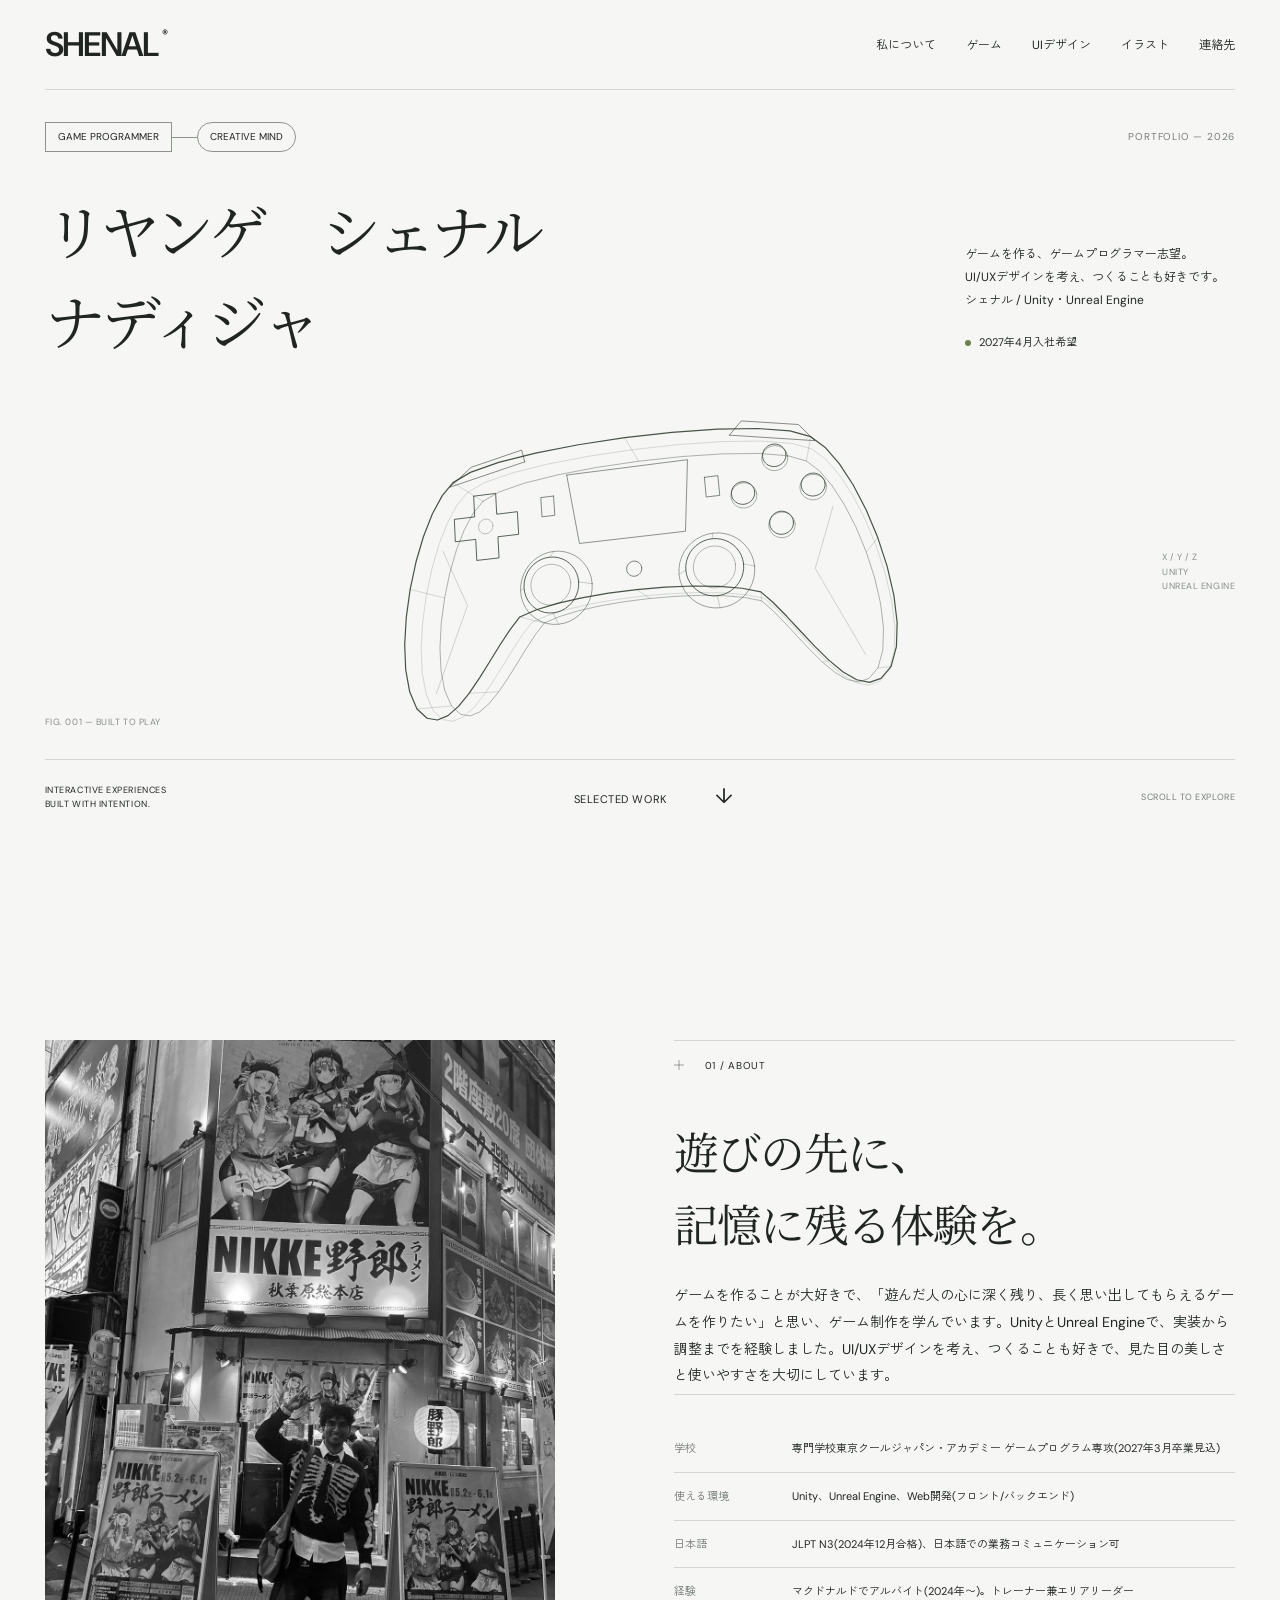
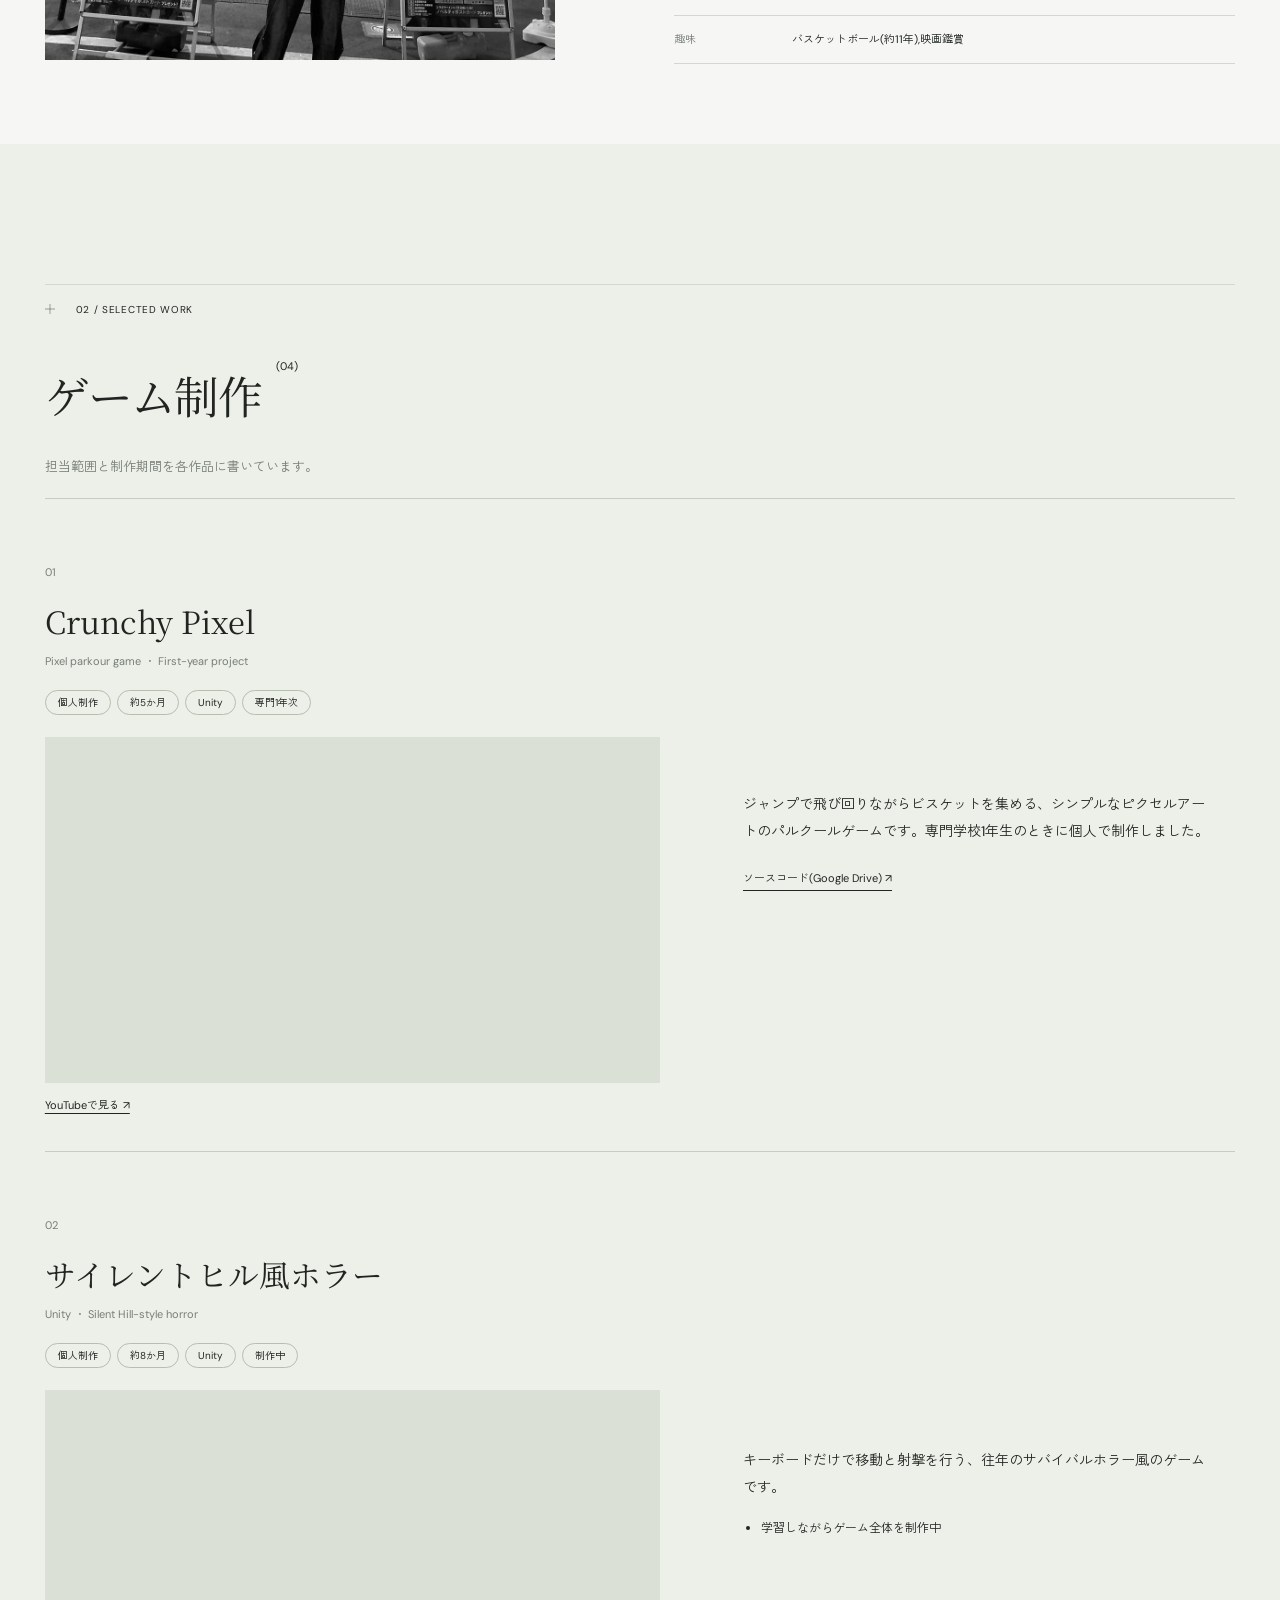
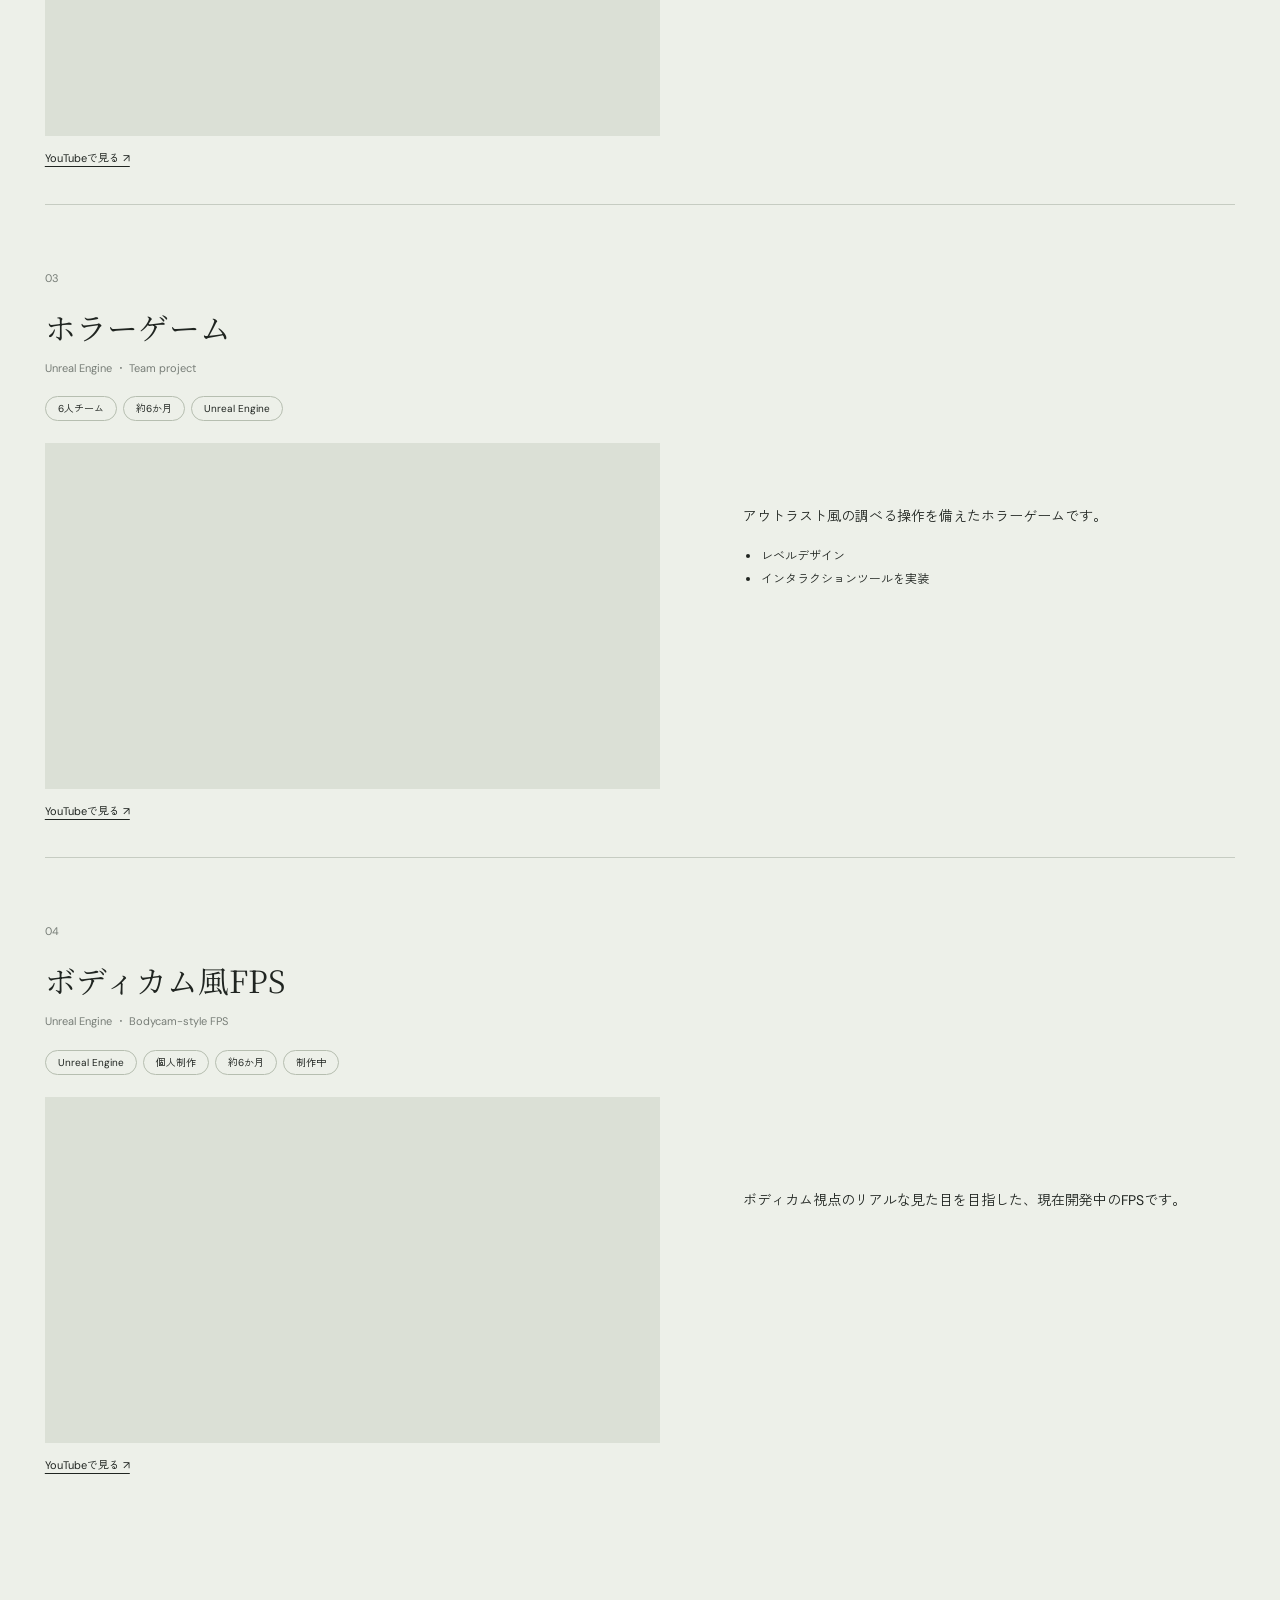
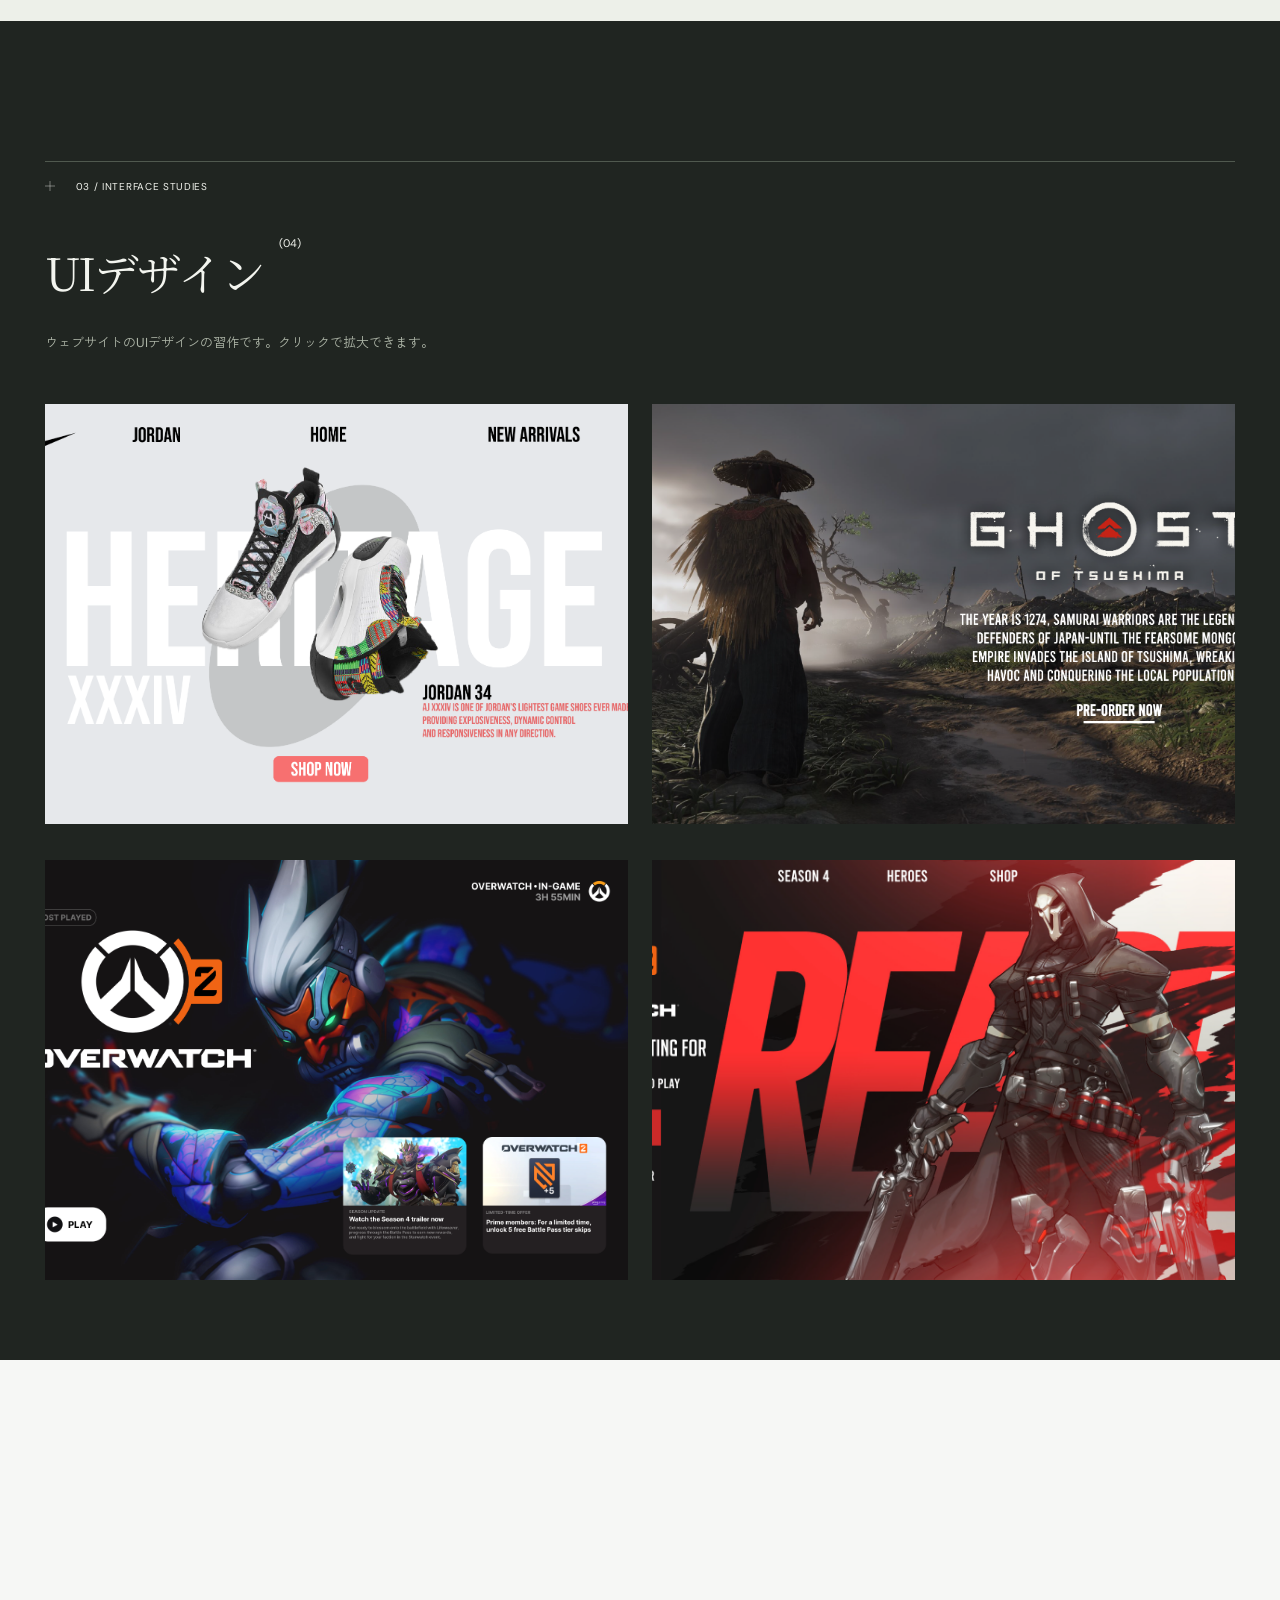
==== website/public/index.html @ 6d98b03c "portfolio redesigned" ====
<!DOCTYPE html>
<html lang="ja">
<head>
  <meta charset="UTF-8">
  <meta name="viewport" content="width=device-width, initial-scale=1">
  <meta name="referrer" content="strict-origin-when-cross-origin">
  <title>シェナル | ゲームプログラマー ポートフォリオ</title>
  <meta name="theme-color" content="#f6f7f5">
  <meta name="description" content="ホラーゲームを作るゲームプログラマー、シェナルのポートフォリオ。Unity / Unreal Engine。2027年卒。">
  <link rel="preconnect" href="https://fonts.googleapis.com">
  <link rel="preconnect" href="https://fonts.gstatic.com" crossorigin>
  <link href="https://fonts.googleapis.com/css2?family=DM+Sans:wght@400;500;600;700&family=Noto+Serif+JP:wght@400;500&family=Zen+Kaku+Gothic+New:wght@400;700&display=swap" rel="stylesheet">
  <link rel="stylesheet" href="styles.css">
</head>
<body>

<a class="skip-link" href="#games">作品へスキップ</a><nav class="site-nav" aria-label="メインナビゲーション">
  <a class="brand" href="#top" aria-label="シェナル トップ">SHENAL<span>®</span></a><button class="menu-toggle" aria-expanded="false" aria-controls="nav-links" aria-label="メニューを開く"><span></span><span></span></button>
  <ul id="nav-links">
    <li><a href="#about">私について</a></li>
    <li><a href="#games">ゲーム</a></li>
    <li><a href="#ui">UIデザイン</a></li>
    <li><a href="#art">イラスト</a></li>
    <li><a href="#contact">連絡先</a></li>
  </ul>
</nav>

<header class="hero" id="top">
  <div class="hero-topline"><span class="outline-label">GAME PROGRAMMER</span><span class="label-connector"></span><span class="outline-label rounded">CREATIVE MIND</span><span class="edition">PORTFOLIO — 2026</span></div>
  <div class="hero-inner">
    <h1>リヤンゲ　シェナル<br>ナディジャ</h1>
    <div class="hero-description"><p>ゲームを作る、ゲームプログラマー志望。<br>UI/UXデザインを考え、つくることも好きです。<br>シェナル / Unity・Unreal Engine</p><span class="availability"><i></i> 2027年4月入社希望</span></div>
  </div>
  <div class="hero-object" aria-hidden="true"><canvas id="wireframe"></canvas><span class="object-caption">FIG. 001 — BUILT TO PLAY</span><span class="object-coordinates">X / Y / Z<br>UNITY<br>UNREAL ENGINE</span></div>
  <div class="hero-bottom"><span>INTERACTIVE EXPERIENCES<br>BUILT WITH INTENTION.</span><a href="#games">SELECTED WORK <span>↓</span></a><span class="hero-index">SCROLL TO EXPLORE</span></div>
</header>

<main>
  <section id="about">
    <div class="wrap about">
      <img src="Images/Sable%20ward.jpg" alt="シェナルのプロフィールイラスト" loading="lazy">
      <div>
        <div class="section-label">01 / ABOUT</div><h2>遊びの先に、<br>記憶に残る体験を。</h2>
        <p>ゲームを作ることが大好きで、「遊んだ人の心に深く残り、長く思い出してもらえるゲームを作りたい」と思い、ゲーム制作を学んでいます。UnityとUnreal Engineで、実装から調整までを経験しました。UI/UXデザインを考え、つくることも好きで、見た目の美しさと使いやすさを大切にしています。</p>
        <ul class="facts">
          <li><b>学校</b><span>専門学校東京クールジャパン・アカデミー ゲームプログラム専攻(2027年3月卒業見込)</span></li>
          <li><b>使える環境</b><span>Unity、Unreal Engine、Web開発(フロント/バックエンド)</span></li>
          <li><b>日本語</b><span>JLPT N3(2024年12月合格)、日本語での業務コミュニケーション可</span></li>
          <li><b>経験</b><span>マクドナルドでアルバイト(2024年〜)。トレーナー兼エリアリーダー</span></li>
          <li><b>趣味</b><span>バスケットボール(約11年),映画鑑賞</span></li>
        </ul>
      </div>
    </div>
  </section>

  <section id="games">
    <div class="wrap">
      <div class="section-label">02 / SELECTED WORK</div><h2>ゲーム制作<span class="heading-count">(04)</span></h2>
      <p class="lead">担当範囲と制作期間を各作品に書いています。</p>

      <article class="project">
        <div>
          <h3>Crunchy Pixel</h3>
          <p class="en">Pixel parkour game ・ First-year project</p>
          <ul class="tags"><li>個人制作</li><li>約5か月</li><li>Unity</li><li>専門1年次</li></ul>
          <iframe referrerpolicy="strict-origin-when-cross-origin" loading="lazy" width="560" height="315" src="https://www.youtube.com/embed/nHdQ7H2ZnU0" title="Crunchy Pixel プレイ動画" frameborder="0"
                  allow="accelerometer; autoplay; clipboard-write; encrypted-media; gyroscope; picture-in-picture; web-share" allowfullscreen>
          </iframe>
          <p class="video-fallback"><a href="https://www.youtube.com/watch?v=nHdQ7H2ZnU0" target="_blank" rel="noopener">YouTubeで見る ↗</a></p>
        </div>
        <div>
          <p>ジャンプで飛び回りながらビスケットを集める、シンプルなピクセルアートのパルクールゲームです。専門学校1年生のときに個人で制作しました。</p>
          <p class="links"><a href="https://drive.google.com/file/d/1g9Wl9PhRGreyvILxTFx9pR-hTib2Ls4m/view?usp=sharing" target="_blank" rel="noopener">ソースコード(Google Drive)</a></p>
        </div>
      </article>

      <article class="project">
        <div>
          <h3>サイレントヒル風ホラー</h3>
          <p class="en">Unity ・ Silent Hill-style horror</p>
          <ul class="tags"><li>個人制作</li><li>約8か月</li><li>Unity</li><li>制作中</li></ul>
       <iframe referrerpolicy="strict-origin-when-cross-origin" loading="lazy" width="560" height="315" src="https://www.youtube.com/embed/3X-1d06Ikg0" title="ゲームのプレイ動画" frameborder="0" 
                  allow="accelerometer; autoplay; clipboard-write; encrypted-media; gyroscope; picture-in-picture; web-share" allowfullscreen>
          </iframe>
          <p class="video-fallback"><a href="https://www.youtube.com/watch?v=3X-1d06Ikg0" target="_blank" rel="noopener">YouTubeで見る ↗</a></p>
        </div>
        <div>
          <p>キーボードだけで移動と射撃を行う、往年のサバイバルホラー風のゲームです。</p>
          <ul class="did"><li>学習しながらゲーム全体を制作中</li></ul>
        </div>
      </article>

      <article class="project">
        <div>
          <h3>ホラーゲーム</h3>
          <p class="en">Unreal Engine ・ Team project</p>
          <ul class="tags"><li>6人チーム</li><li>約6か月</li><li>Unreal Engine</li></ul>
          <iframe referrerpolicy="strict-origin-when-cross-origin" loading="lazy" width="560" height="315" src="https://www.youtube.com/embed/2fUYO802Cfs" title="ゲームのプレイ動画" frameborder="0" 
                  allow="accelerometer; autoplay; clipboard-write; encrypted-media; gyroscope; picture-in-picture; web-share" allowfullscreen>
          </iframe>
          <p class="video-fallback"><a href="https://www.youtube.com/watch?v=2fUYO802Cfs" target="_blank" rel="noopener">YouTubeで見る ↗</a></p>
        </div>
        <div>
          <p>アウトラスト風の調べる操作を備えたホラーゲームです。</p>
          <ul class="did"><li>レベルデザイン</li><li>インタラクションツールを実装</li></ul>
        </div>
      </article>

      <article class="project">
        <div>
          <h3>ボディカム風FPS</h3>
          <p class="en">Unreal Engine ・ Bodycam-style FPS</p>
          <ul class="tags"><li>Unreal Engine</li><li>個人制作</li><li>約6か月</li><li>制作中</li></ul>
          <iframe referrerpolicy="strict-origin-when-cross-origin" loading="lazy" width="560" height="315" src="https://www.youtube.com/embed/GnZ0wgow0Og" title="ゲームのプレイ動画" frameborder="0" 
                  allow="accelerometer; autoplay; clipboard-write; encrypted-media; gyroscope; picture-in-picture; web-share" allowfullscreen>
          </iframe>
          <p class="video-fallback"><a href="https://www.youtube.com/watch?v=GnZ0wgow0Og" target="_blank" rel="noopener">YouTubeで見る ↗</a></p>
        </div>
        <div>
          <p>ボディカム視点のリアルな見た目を目指した、現在開発中のFPSです。</p>
        </div>
      </article>

    </div>
  </section>

  <section id="ui" class="dark">
    <div class="wrap">
      <div class="section-label">03 / INTERFACE STUDIES</div><h2>UIデザイン<span class="heading-count">(04)</span></h2>
      <p class="lead">ウェブサイトのUIデザインの習作です。クリックで拡大できます。</p>
      <div class="gallery">
        <img src="Images/jordan_pe-01.png" alt="UIデザイン:ジョーダン" loading="lazy">
        <img src="Images/Ghost_of_Tsushima_Website-01.png" alt="UIデザイン:Ghost of Tsushima" loading="lazy">
        <img src="Images/Home_Page.png" alt="UIデザイン:ホームページ" loading="lazy">
        <img src="Images/Overwatch_1-01-01.png" alt="UIデザイン:Overwatch" loading="lazy">
      </div>
    </div>
  </section>

  <section id="art">
    <div class="wrap">
      <div class="section-label">04 / PERSONAL EXPLORATIONS</div><h2>イラスト<span class="heading-count">(11)</span></h2>
      <p class="lead">趣味で描いているイラストです。クリックで拡大できます。</p>
      <div class="gallery">
        <img src="Images/KANEKI-SAMURAI%20TRASH-01.png" alt="イラスト:金木" loading="lazy">
        <img src="Images/IMG_20200521_000451.jpg" alt="イラスト" loading="lazy">
        <img src="Images/IMG_20200924_153545.jpg" alt="イラスト" loading="lazy">
        <img src="Images/IMG_20201222_123707.jpg" alt="イラスト" loading="lazy">
        <img src="Images/IMG_20210424_155821_336.jpg" alt="イラスト" loading="lazy">
        <img src="Images/IMG_20211126_235408__01.jpg" alt="イラスト" loading="lazy">
        <img src="Images/IMG_20230426_142358.jpg" alt="イラスト" loading="lazy">
        <img src="Images/IMG_20230526_193747.jpg" alt="イラスト" loading="lazy">
        <img src="Images/IMG_20230526_195045.jpg" alt="イラスト" loading="lazy">
        <img src="Images/IMG_20200521_000734.jpg" alt="イラスト" loading="lazy">
        <img src="Images/IMG_20211126_235614__01.jpg" alt="イラスト" loading="lazy">
      </div>
    </div>
  </section>
</main>

<footer class="site-footer" id="contact">
  <div class="wrap">
    <div class="section-label">05 / CONTACT</div><h2>次の世界を、<br>一緒につくりませんか。</h2>
    <p class="lead">2027年4月入社のゲームプログラマー職を探しています。</p>
    <a class="mail" href="mailto:shenjp2002@gmail.com">shenjp2002@gmail.com</a><br>
    <a href="https://github.com/shen222" target="_blank" rel="noopener">GitHub ↗</a><div class="footer-bottom"><span>© SHENAL 2026</span><a href="#top">BACK TO TOP ↑</a><span>DESIGN / CODE / PLAY</span></div>
  </div>
</footer>

<dialog id="zoom" aria-label="作品の拡大表示"><button class="close-zoom" aria-label="拡大表示を閉じる">CLOSE ×</button><img alt=""></dialog>
<script src="script.js"></script>
</body>
</html>
---- website/public/styles.css ----
:root{--paper:#f6f7f5;--ink:#202521;--muted:#777d77;--line:#d3d7d0}
*{box-sizing:border-box;margin:0}html{scroll-behavior:smooth;scroll-padding-top:90px;-webkit-text-size-adjust:100%}body{background:var(--paper);color:var(--ink);font:15px/1.9 "DM Sans","Zen Kaku Gothic New",sans-serif}a{color:inherit;text-decoration:none}button{font:inherit;color:inherit;cursor:pointer}img,iframe{max-width:100%}::selection{background:#d7edb5}:focus-visible{outline:2px solid #57803d;outline-offset:5px}.skip-link{position:fixed;top:-80px;left:20px;z-index:100;background:var(--ink);color:white;padding:12px}.skip-link:focus{top:10px}
.site-nav{position:absolute;top:0;left:0;right:0;height:90px;display:flex;align-items:center;justify-content:space-between;margin:0 3.5%;border-bottom:1px solid var(--line);z-index:20}.brand{font-size:34px;font-weight:600;letter-spacing:-2px;line-height:1}.brand span{font-size:12px;vertical-align:top;letter-spacing:0;margin-left:5px}.site-nav ul{display:flex;gap:30px;list-style:none;padding:0}.site-nav ul a{font-size:12px}.site-nav ul a:hover{color:#6c8258}.menu-toggle{width:36px;height:36px;border:1px solid var(--line);background:transparent;display:none;align-items:center;justify-content:center;flex-direction:column;gap:6px}.menu-toggle span{width:16px;height:1px;background:var(--ink)}
.hero{padding:122px 3.5% 0;min-height:100svh;position:relative;overflow:hidden}.hero-topline{display:flex;align-items:center;font-size:10px;line-height:1.4}.outline-label{border:1px solid #8d958b;padding:7px 12px}.rounded{border-radius:30px}.label-connector{width:25px;height:1px;background:#8d958b}.edition{margin-left:auto;color:var(--muted);letter-spacing:.08em}.hero-inner{padding-top:32px;display:grid;grid-template-columns:1fr 270px;gap:30px;align-items:end}.hero h1{font:400 clamp(36px,4.7vw,76px)/1.5 "Noto Serif JP",serif;letter-spacing:-.07em}.hero-description{font-size:12px;line-height:1.9;padding-bottom:12px}.availability{display:block;margin-top:20px;font-size:11px}.availability i{display:inline-block;width:6px;height:6px;background:#68834d;border-radius:50%;margin-right:5px}.hero-object{height:clamp(300px,43vh,550px);position:relative;margin-top:8px}canvas{display:block;width:100%;height:100%}.object-caption,.object-coordinates{position:absolute;font-size:9px;letter-spacing:.06em;color:#878d85}.object-caption{bottom:28px;left:0}.object-coordinates{right:0;top:46%;line-height:1.6}.hero-bottom{border-top:1px solid var(--line);display:flex;align-items:center;justify-content:space-between;padding:20px 0 22px;font-size:9px;line-height:1.6;letter-spacing:.06em}.hero-bottom a{font-size:11px}.hero-bottom a span{margin-left:45px;font-size:21px}.hero-index{color:var(--muted)}
section{padding:110px 0}.wrap{width:93%;max-width:1600px;margin:auto}.section-label{font-size:10px;letter-spacing:.07em;border-top:1px solid var(--line);padding-top:15px;margin-bottom:40px}.section-label:before{content:"┼";margin-right:20px}h2{font:400 clamp(30px,3.5vw,52px)/1.6 "Noto Serif JP",serif;letter-spacing:-.04em;margin-bottom:24px}.heading-count{font:11px "DM Sans",sans-serif;vertical-align:top;letter-spacing:0;margin-left:15px}h3{font:400 clamp(22px,2.4vw,36px)/1.45 "Noto Serif JP",serif}.lead{font-size:13px;color:var(--muted);margin-bottom:48px}.about{display:grid;grid-template-columns:1fr 1.1fr;gap:10%;align-items:start}.about>img{width:100%;height:620px;object-fit:cover;filter:grayscale(1);object-position:center}.about>div>p{max-width:56ch;font-size:14px}.facts{list-style:none;padding:0;margin-top:35px;border-top:1px solid var(--line)}.facts li{display:grid;grid-template-columns:100px 1fr;gap:18px;padding:13px 0;border-bottom:1px solid var(--line);font-size:11px}.facts b{font-weight:400;color:var(--muted)}#games{background:#edf0e9}.project{display:grid;grid-template-columns:1.25fr 1fr;gap:7%;padding:36px 0 65px;border-top:1px solid #c6ccc2;position:relative;counter-increment:project}.project h3:before{content:"0" counter(project);font:11px "DM Sans",sans-serif;display:block;margin-bottom:20px;color:var(--muted)}.project .en{font-size:11px;color:var(--muted);margin-top:8px}.tags{display:flex;flex-wrap:wrap;gap:6px;list-style:none;padding:0;margin:18px 0 22px}.tags li{font-size:10px;border:1px solid #b6beb0;border-radius:20px;padding:2px 12px}.project iframe{width:100%;height:auto;aspect-ratio:16/9;display:block;border:0;background:#dbe0d6;filter:saturate(.7)}.project>div+div{align-self:center;font-size:14px;max-width:47ch}.links{margin-top:24px;font-size:11px}.links a{border-bottom:1px solid;padding-bottom:5px}.links a:after{content:" ↗"}.did{padding-left:18px;margin-top:16px;font-size:12px}.gallery{display:grid;grid-template-columns:repeat(2,minmax(0,1fr));gap:36px 24px}.gallery img{display:block;width:100%;height:420px;object-fit:cover;object-position:top;cursor:zoom-in;transition:filter .3s,transform .3s}.gallery img:hover{filter:saturate(.8);transform:translateY(-4px)}#ui{background:var(--ink);color:#f3f5ef}#ui .section-label{border-color:#50594f}#ui .lead{color:#aeb6a8}
#art .gallery{display:block;columns:4 240px;column-gap:20px}
#art .gallery img{width:100%;height:auto;max-height:none;object-fit:contain;display:block;margin-bottom:20px;break-inside:avoid;border-radius:14px;filter:none;transition:filter .2s,box-shadow .2s}
#art .gallery img:hover{transform:none;filter:brightness(.92);box-shadow:0 8px 24px #2025211a}
.site-footer{padding:70px 0 0;background:#dce8cc}.site-footer h2{font-size:clamp(35px,5.5vw,80px);margin:45px 0 25px}.site-footer .lead{margin-bottom:24px;color:#59624f}.site-footer .mail{font-size:clamp(19px,3.3vw,48px);letter-spacing:-.04em;border-bottom:1px solid #8c9b7b;padding-bottom:8px;display:inline-block}.site-footer a[href*="github"]{display:inline-block;font-size:12px;margin:32px 0}.footer-bottom{display:flex;justify-content:space-between;padding:24px 0;border-top:1px solid #b3c2a3;font-size:9px;letter-spacing:.08em}dialog{margin:auto;max-width:94vw;max-height:94svh;padding:38px 0 0;border:0;background:transparent;overflow:visible}dialog::backdrop{background:#0a100cf2}dialog img{display:block;max-width:90vw;max-height:84svh;object-fit:contain}.close-zoom{position:absolute;right:0;top:0;background:none;border:0;color:white;font-size:11px;padding:6px 0}
@media(min-width:1700px){.hero{max-width:1800px;margin:auto}}
@media(max-width:900px){.hero-inner{grid-template-columns:1fr 210px}.hero h1{font-size:43px}.site-nav ul{gap:18px}.about{gap:6%}.about>img{height:540px}.gallery img{height:300px}}
@media(max-width:640px){.site-nav{height:75px;margin:0 5%}.brand{font-size:28px}.menu-toggle{display:flex}.site-nav ul{display:none;position:absolute;top:74px;left:-5.6%;right:-5.6%;padding:25px 5%;background:var(--paper);border-bottom:1px solid var(--line)}.site-nav.is-open ul{display:flex;flex-direction:column;gap:18px}.site-nav ul a{font-size:15px}.hero{padding:101px 5% 0;min-height:100svh}.edition{font-size:8px}.outline-label{font-size:8px;padding:6px 9px}.label-connector{width:15px}.hero-inner{display:block;padding-top:28px}.hero h1{font-size:clamp(29px,7.9vw,46px);line-height:1.6}.hero-description{margin-top:22px;font-size:11px;display:flex;justify-content:space-between;gap:12px}.availability{margin-top:0;font-size:9px;align-self:end}.hero-object{height:330px}.object-caption{font-size:8px;bottom:16px}.object-coordinates{font-size:8px}.hero-bottom{font-size:8px}.hero-index{display:none}.hero-bottom a span{margin-left:18px}.wrap{width:90%}section{padding:65px 0}.section-label{margin-bottom:26px}.about,.project{grid-template-columns:1fr}.about{gap:36px}.about>img{height:420px;max-width:100%}.about h2{font-size:32px}.project{gap:26px;padding-bottom:42px}.project>div+div{max-width:none;font-size:13px}.gallery{gap:22px;grid-template-columns:1fr}.gallery img{height:auto;max-height:600px}#art .gallery{columns:2;column-gap:12px}#art .gallery img{height:auto;max-height:none;margin-bottom:12px;border-radius:10px}.footer-bottom{font-size:8px}.footer-bottom>span:last-child{display:none}.site-footer h2{font-size:34px}.site-footer{padding-top:45px}}
@media(prefers-reduced-motion:reduce){html{scroll-behavior:auto}*,*::before,*::after{transition:none!important}}

.video-fallback{margin-top:12px;font-size:11px}
.video-fallback a{display:inline-block;text-decoration:underline;text-underline-offset:4px}
.video-preview{display:block;position:relative;aspect-ratio:16/9;background:#202521;overflow:hidden}
.video-preview img{display:block;width:100%;height:100%;object-fit:cover}
.video-preview span{position:absolute;left:50%;top:50%;transform:translate(-50%,-50%);padding:12px 20px;background:#202521e6;color:white;white-space:nowrap;font-size:13px}
.video-preview:hover span{background:#202521}
.project iframe{min-height:200px;filter:none}

/* Independent translate preserves the gallery's existing hover transforms. */
.scroll-reveal{
  opacity:1;
  translate:0 0;
  transition:opacity 800ms cubic-bezier(.22,1,.36,1) var(--reveal-delay,0ms),
    translate 800ms cubic-bezier(.22,1,.36,1) var(--reveal-delay,0ms),
    filter 200ms,box-shadow 200ms,transform 300ms;
}
.scroll-reveal.reveal-pending{
  opacity:0;
  translate:0 30px;
}
#art .gallery img.scroll-reveal,
#ui .gallery img.scroll-reveal{
  transition:opacity 850ms cubic-bezier(.22,1,.36,1) var(--reveal-delay,0ms),
    translate 850ms cubic-bezier(.22,1,.36,1) var(--reveal-delay,0ms),
    filter 200ms,box-shadow 200ms,transform 300ms;
}
@media(prefers-reduced-motion:reduce){
  .scroll-reveal,.scroll-reveal.reveal-pending{opacity:1;translate:none;transition:none!important}
}
@media print{
  .scroll-reveal,.scroll-reveal.reveal-pending{opacity:1;translate:none;transition:none!important}
}
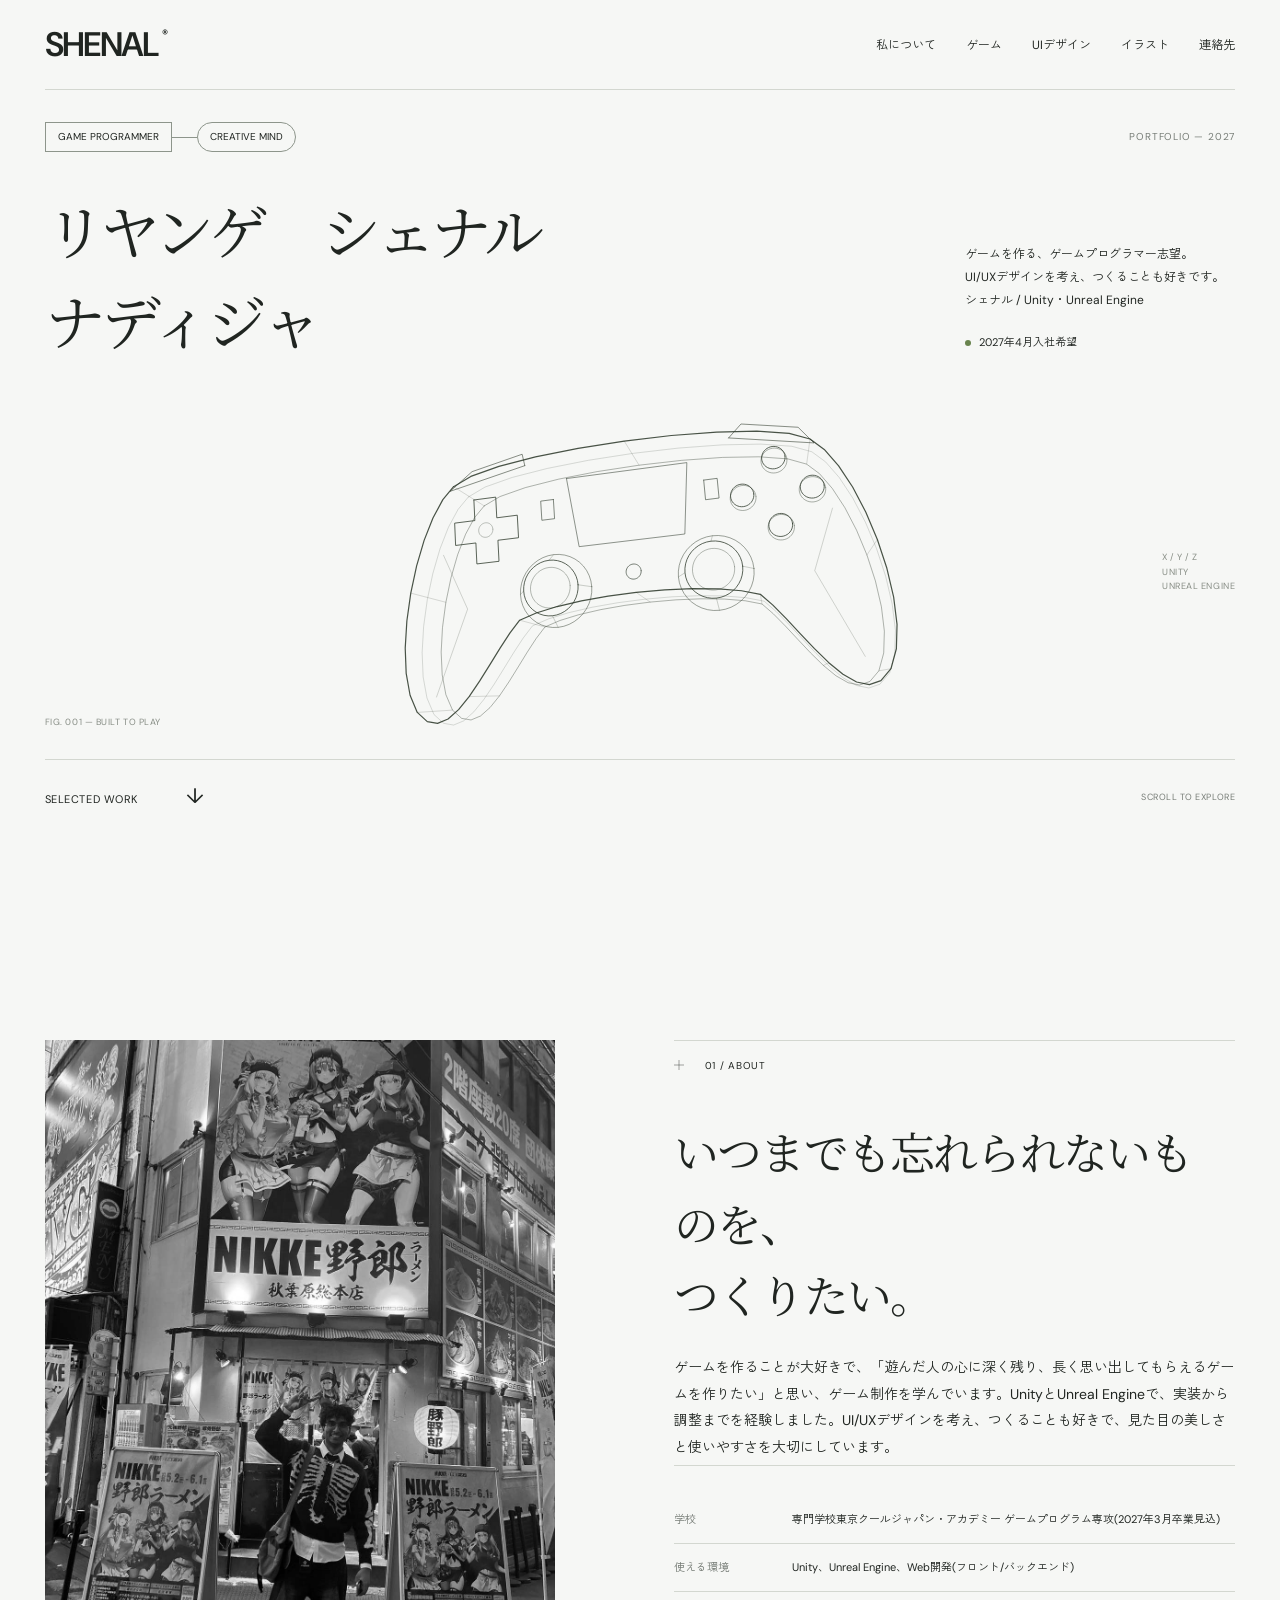
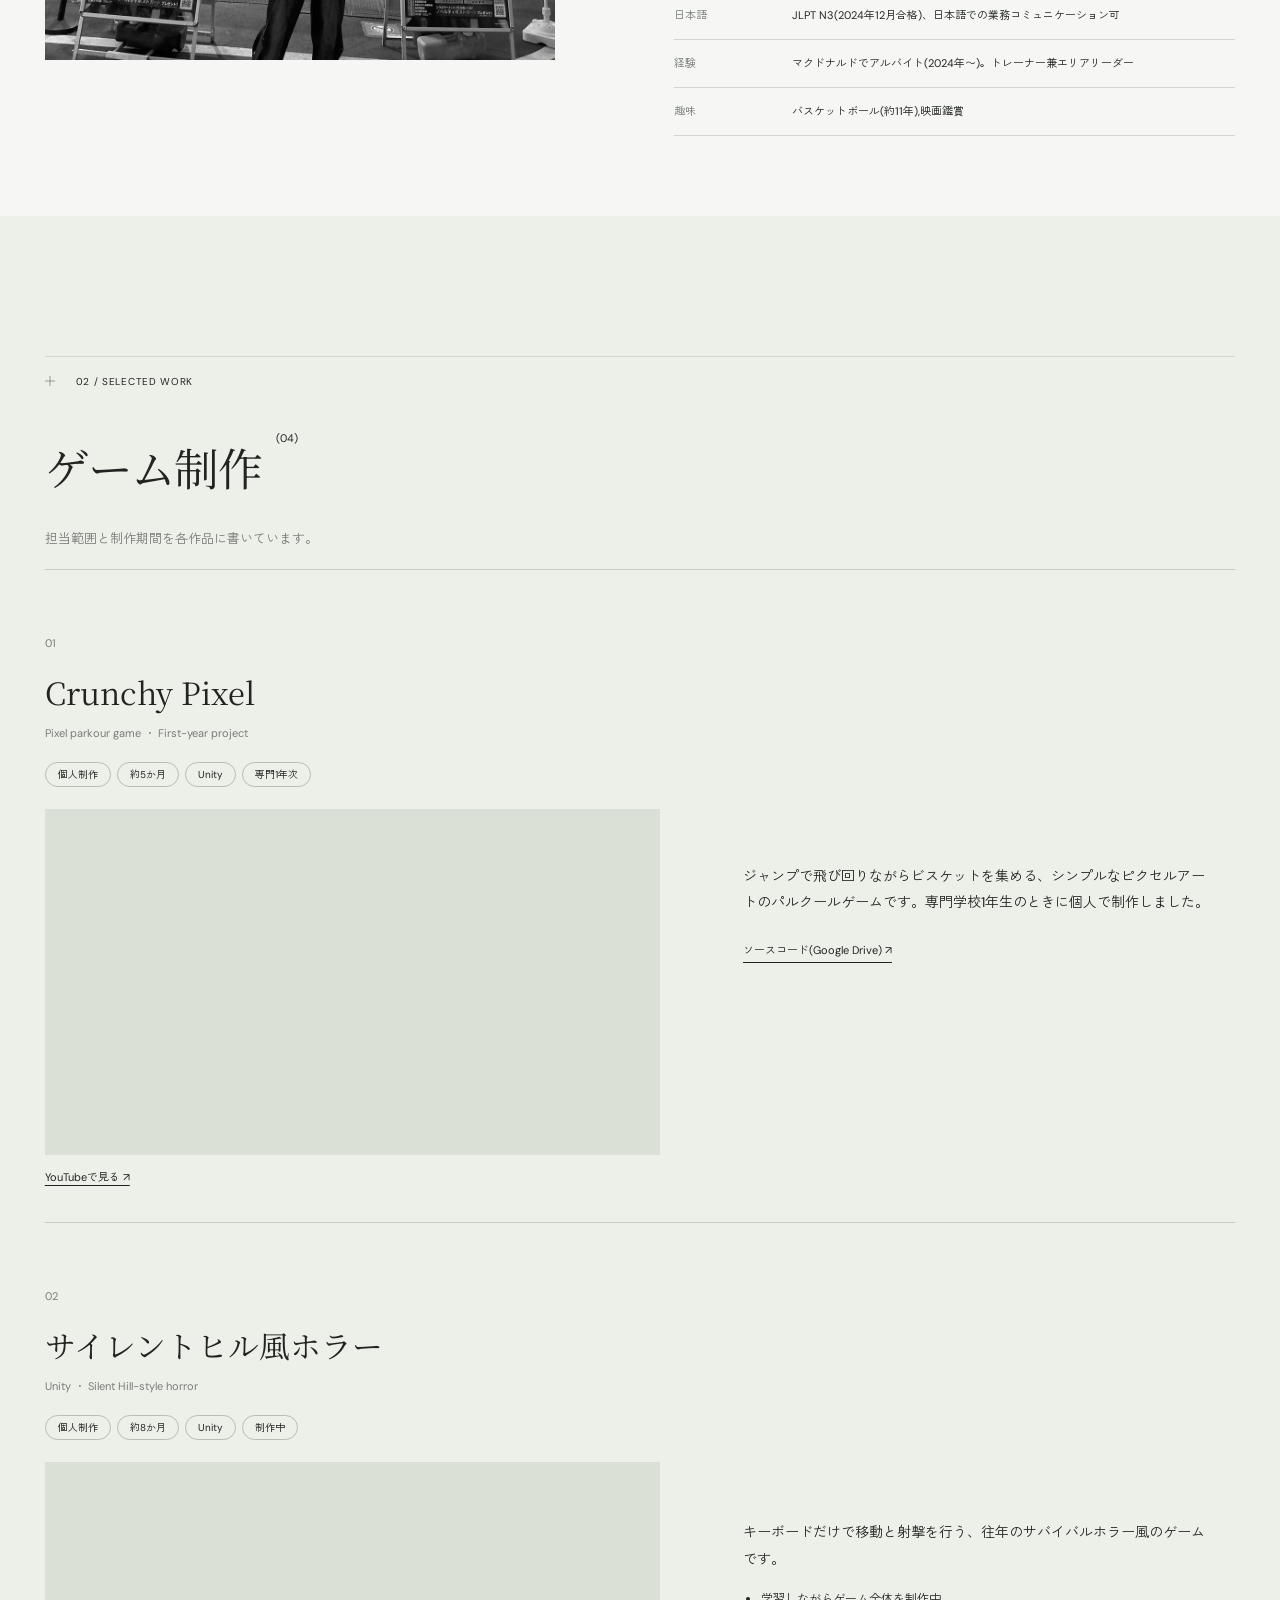
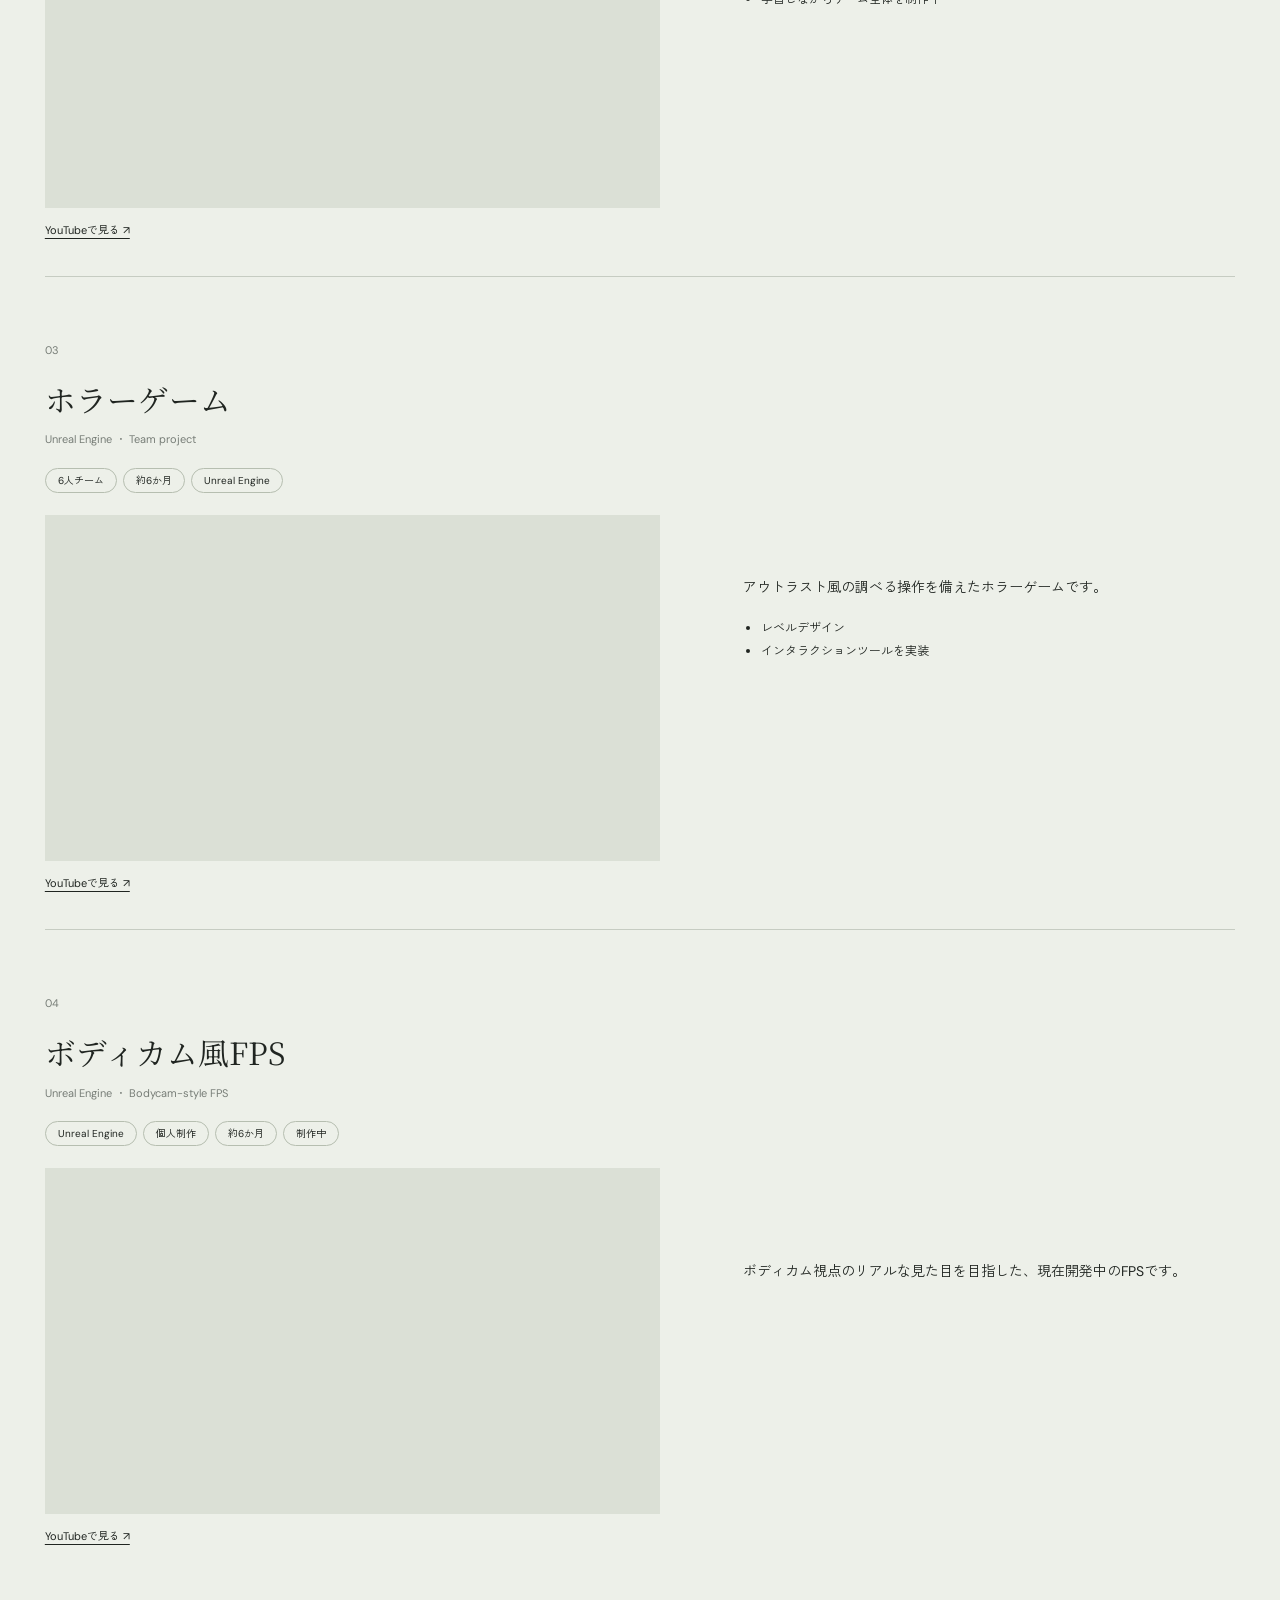
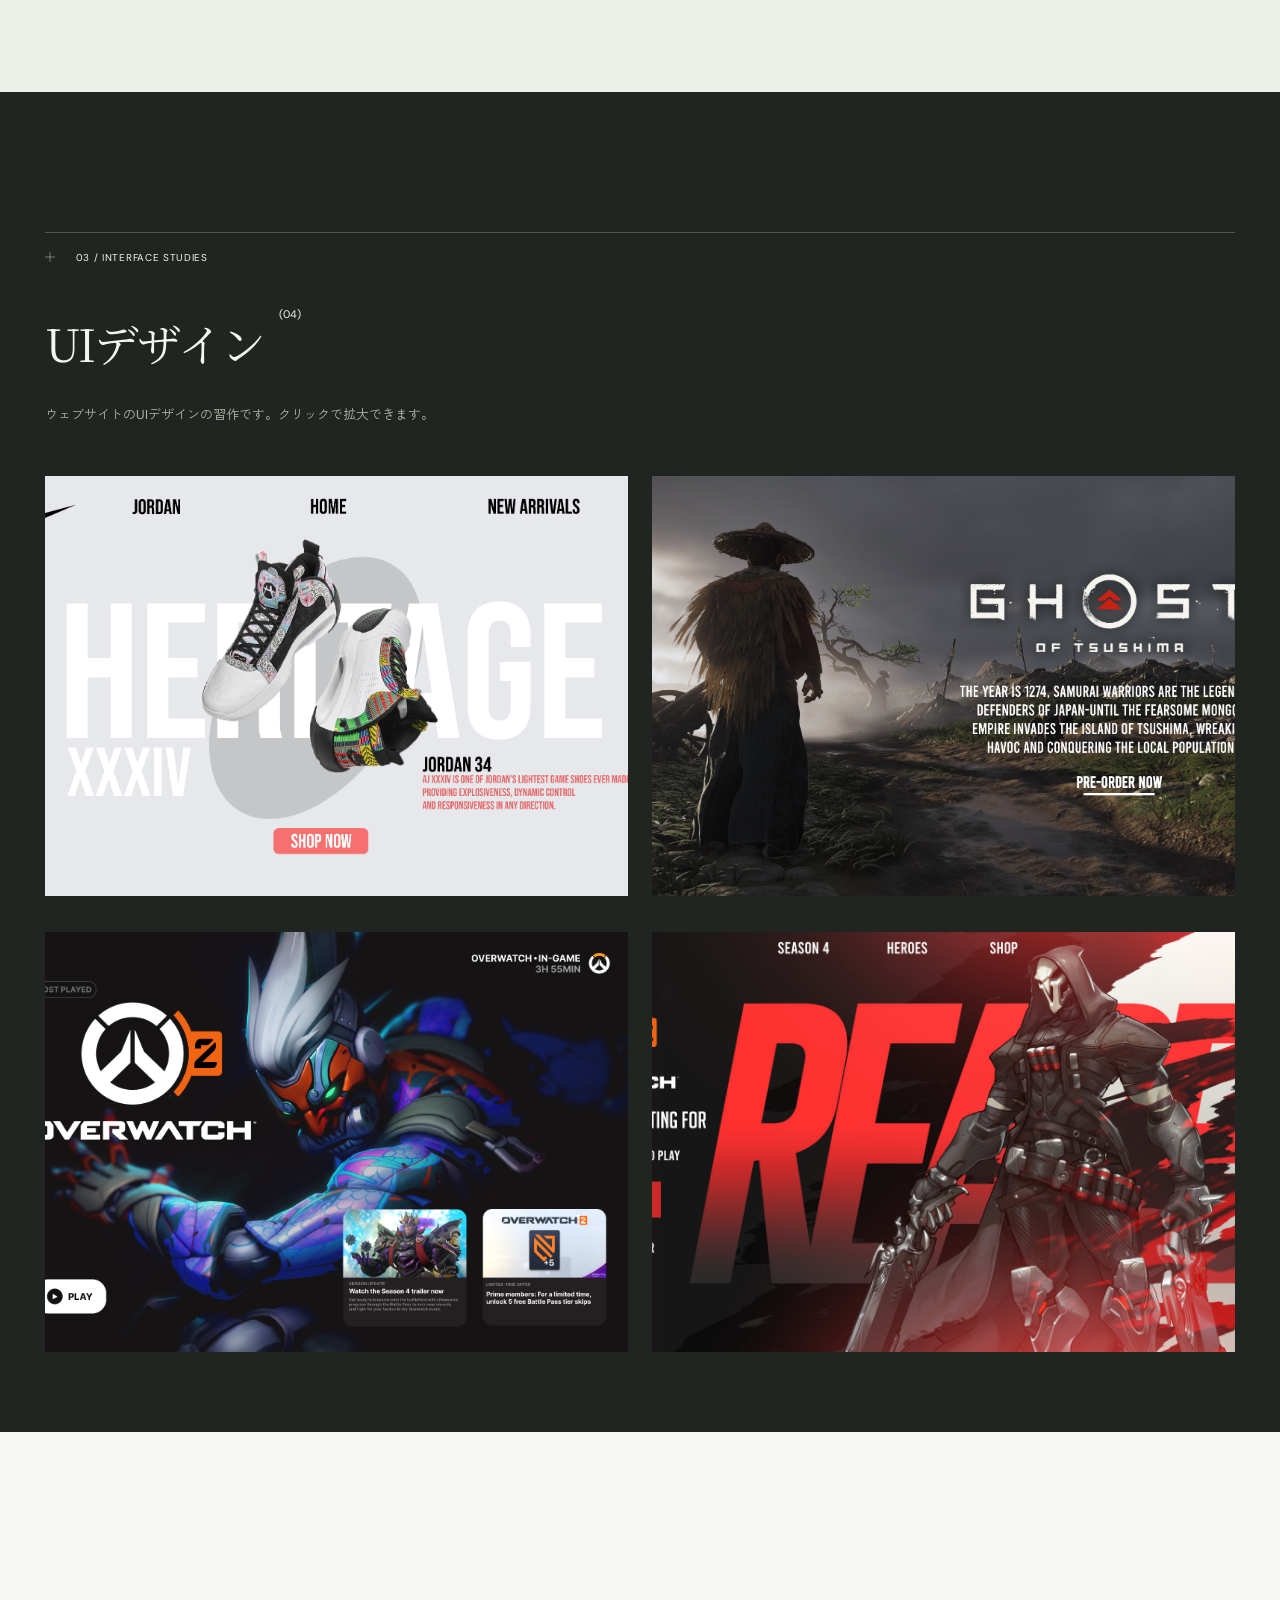
==== commit 0751c9ef: "small fixes" ====
--- a/website/public/index.html
+++ b/website/public/index.html
@@ -26,13 +26,13 @@
 </nav>
 
 <header class="hero" id="top">
-  <div class="hero-topline"><span class="outline-label">GAME PROGRAMMER</span><span class="label-connector"></span><span class="outline-label rounded">CREATIVE MIND</span><span class="edition">PORTFOLIO — 2026</span></div>
+  <div class="hero-topline"><span class="outline-label">GAME PROGRAMMER</span><span class="label-connector"></span><span class="outline-label rounded">CREATIVE MIND</span><span class="edition">PORTFOLIO — 2027</span></div>
   <div class="hero-inner">
     <h1>リヤンゲ　シェナル<br>ナディジャ</h1>
     <div class="hero-description"><p>ゲームを作る、ゲームプログラマー志望。<br>UI/UXデザインを考え、つくることも好きです。<br>シェナル / Unity・Unreal Engine</p><span class="availability"><i></i> 2027年4月入社希望</span></div>
   </div>
   <div class="hero-object" aria-hidden="true"><canvas id="wireframe"></canvas><span class="object-caption">FIG. 001 — BUILT TO PLAY</span><span class="object-coordinates">X / Y / Z<br>UNITY<br>UNREAL ENGINE</span></div>
-  <div class="hero-bottom"><span>INTERACTIVE EXPERIENCES<br>BUILT WITH INTENTION.</span><a href="#games">SELECTED WORK <span>↓</span></a><span class="hero-index">SCROLL TO EXPLORE</span></div>
+  <div class="hero-bottom"><a href="#games">SELECTED WORK <span>↓</span></a><span class="hero-index">SCROLL TO EXPLORE</span></div>
 </header>
 
 <main>
@@ -40,7 +40,7 @@
     <div class="wrap about">
       <img src="Images/Sable%20ward.jpg" alt="シェナルのプロフィールイラスト" loading="lazy">
       <div>
-        <div class="section-label">01 / ABOUT</div><h2>遊びの先に、<br>記憶に残る体験を。</h2>
+        <div class="section-label">01 / ABOUT</div><h2>いつまでも忘れられないものを、<br>つくりたい。</h2>
         <p>ゲームを作ることが大好きで、「遊んだ人の心に深く残り、長く思い出してもらえるゲームを作りたい」と思い、ゲーム制作を学んでいます。UnityとUnreal Engineで、実装から調整までを経験しました。UI/UXデザインを考え、つくることも好きで、見た目の美しさと使いやすさを大切にしています。</p>
         <ul class="facts">
           <li><b>学校</b><span>専門学校東京クールジャパン・アカデミー ゲームプログラム専攻(2027年3月卒業見込)</span></li>
@@ -161,7 +161,7 @@
 <footer class="site-footer" id="contact">
   <div class="wrap">
     <div class="section-label">05 / CONTACT</div><h2>次の世界を、<br>一緒につくりませんか。</h2>
-    <p class="lead">2027年4月入社のゲームプログラマー職を探しています。</p>
+    <p class="lead">2027年4月入社のゲームプログラマー職・IT職を探しています。</p>
     <a class="mail" href="mailto:shenjp2002@gmail.com">shenjp2002@gmail.com</a><br>
     <a href="https://github.com/shen222" target="_blank" rel="noopener">GitHub ↗</a><div class="footer-bottom"><span>© SHENAL 2026</span><a href="#top">BACK TO TOP ↑</a><span>DESIGN / CODE / PLAY</span></div>
   </div>
@@ -181,3 +181,4 @@
 
 
 
+
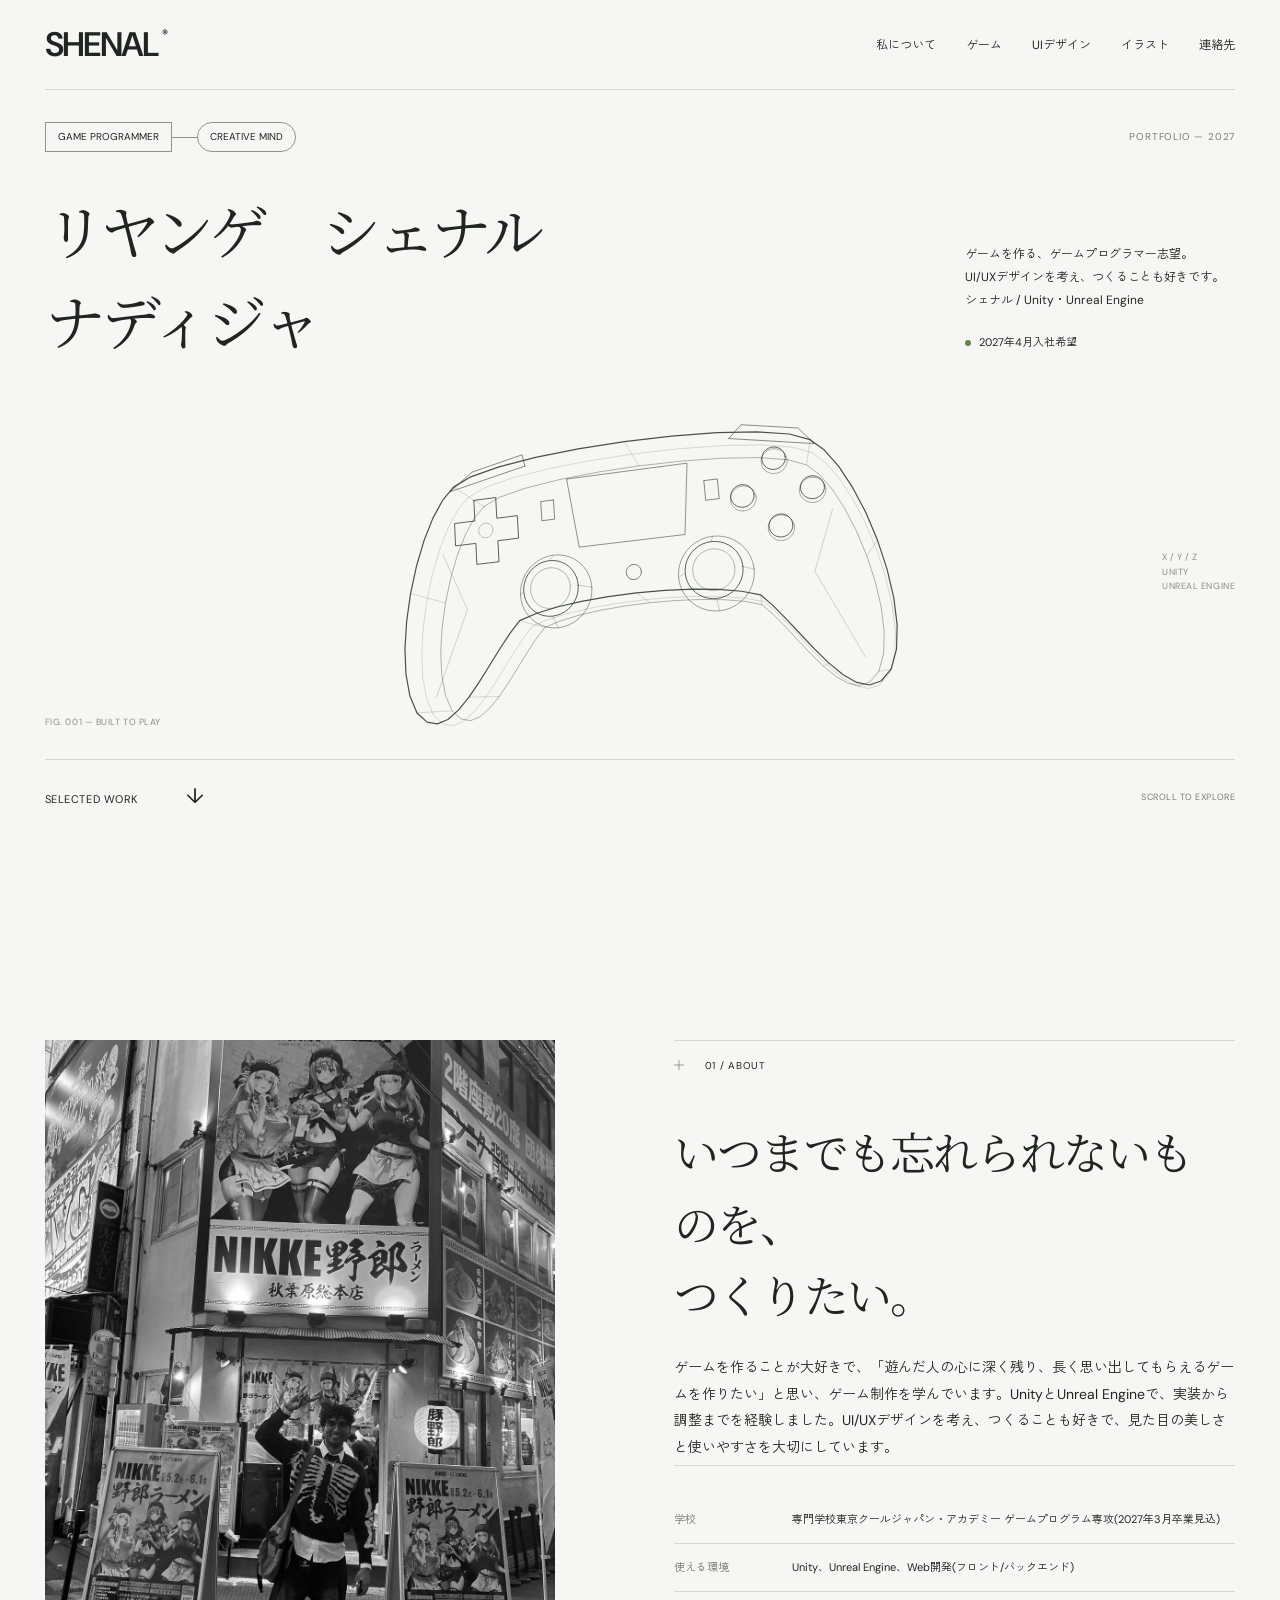
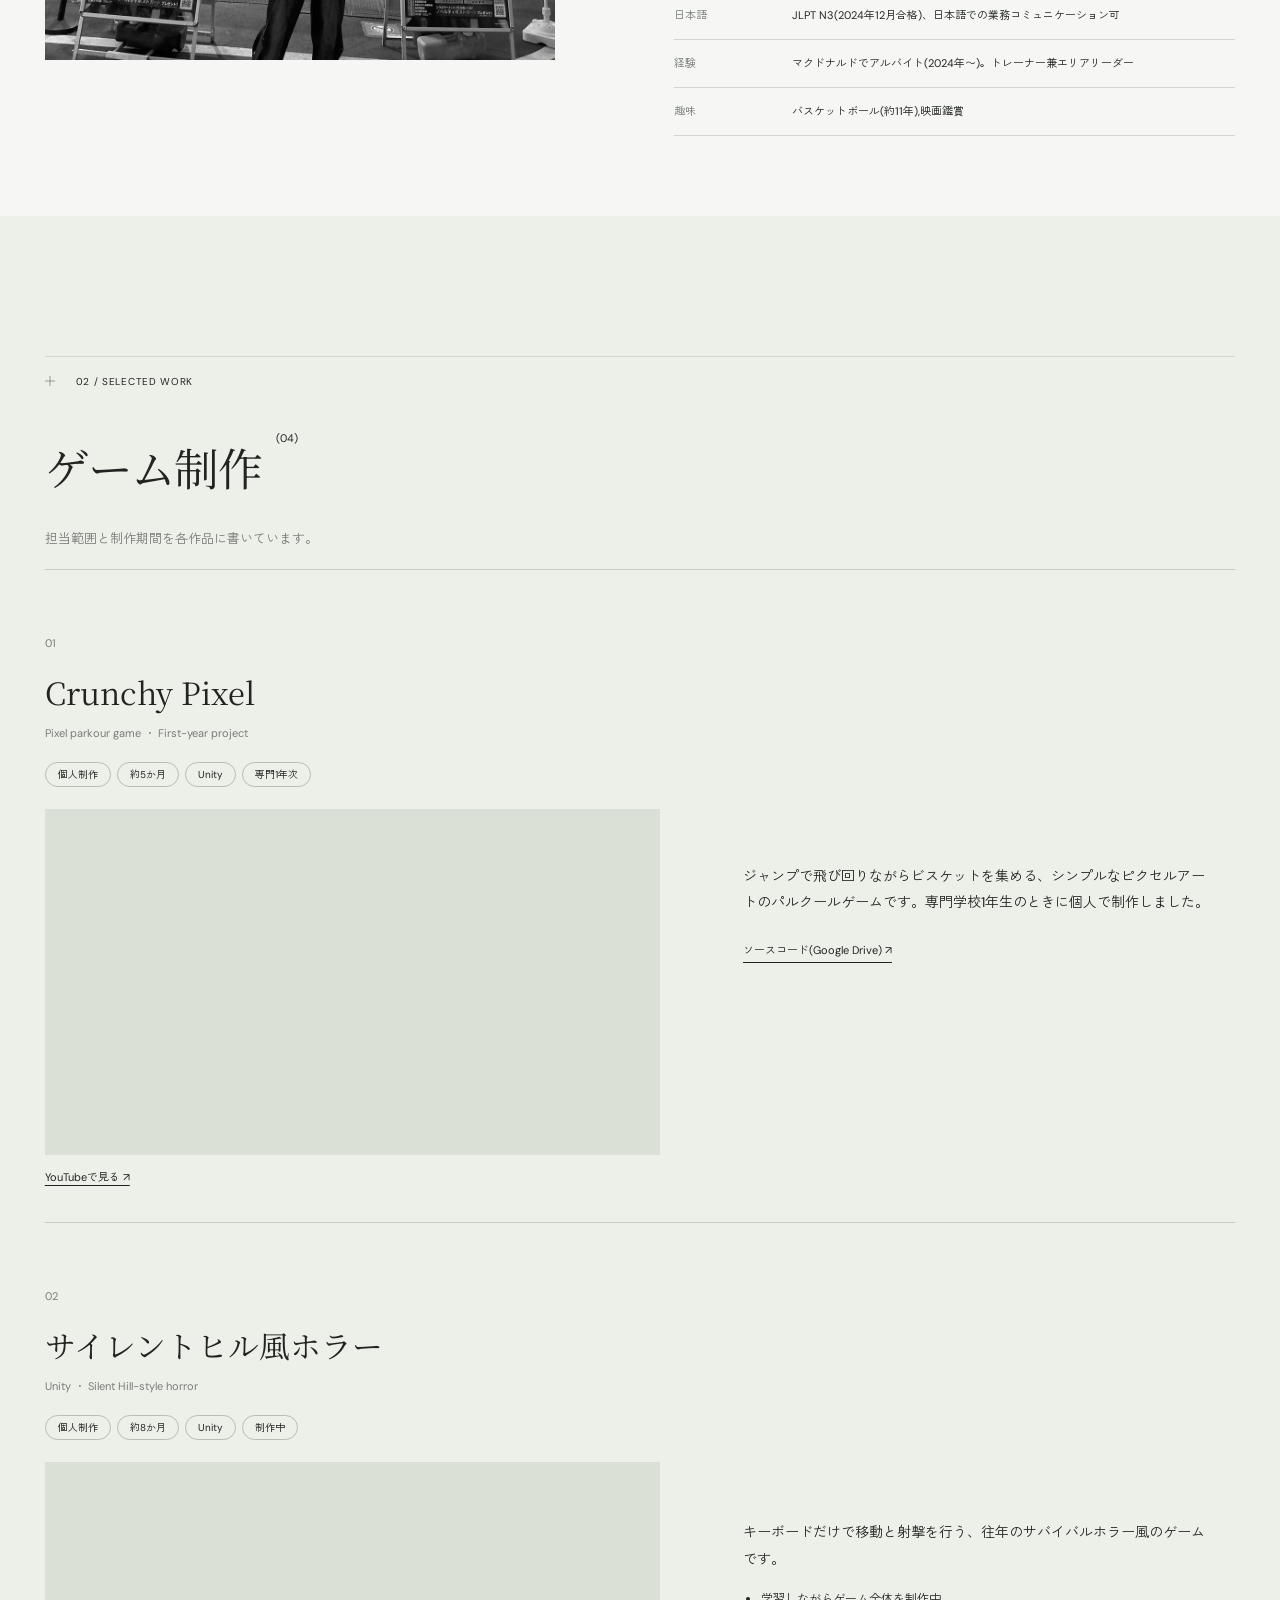
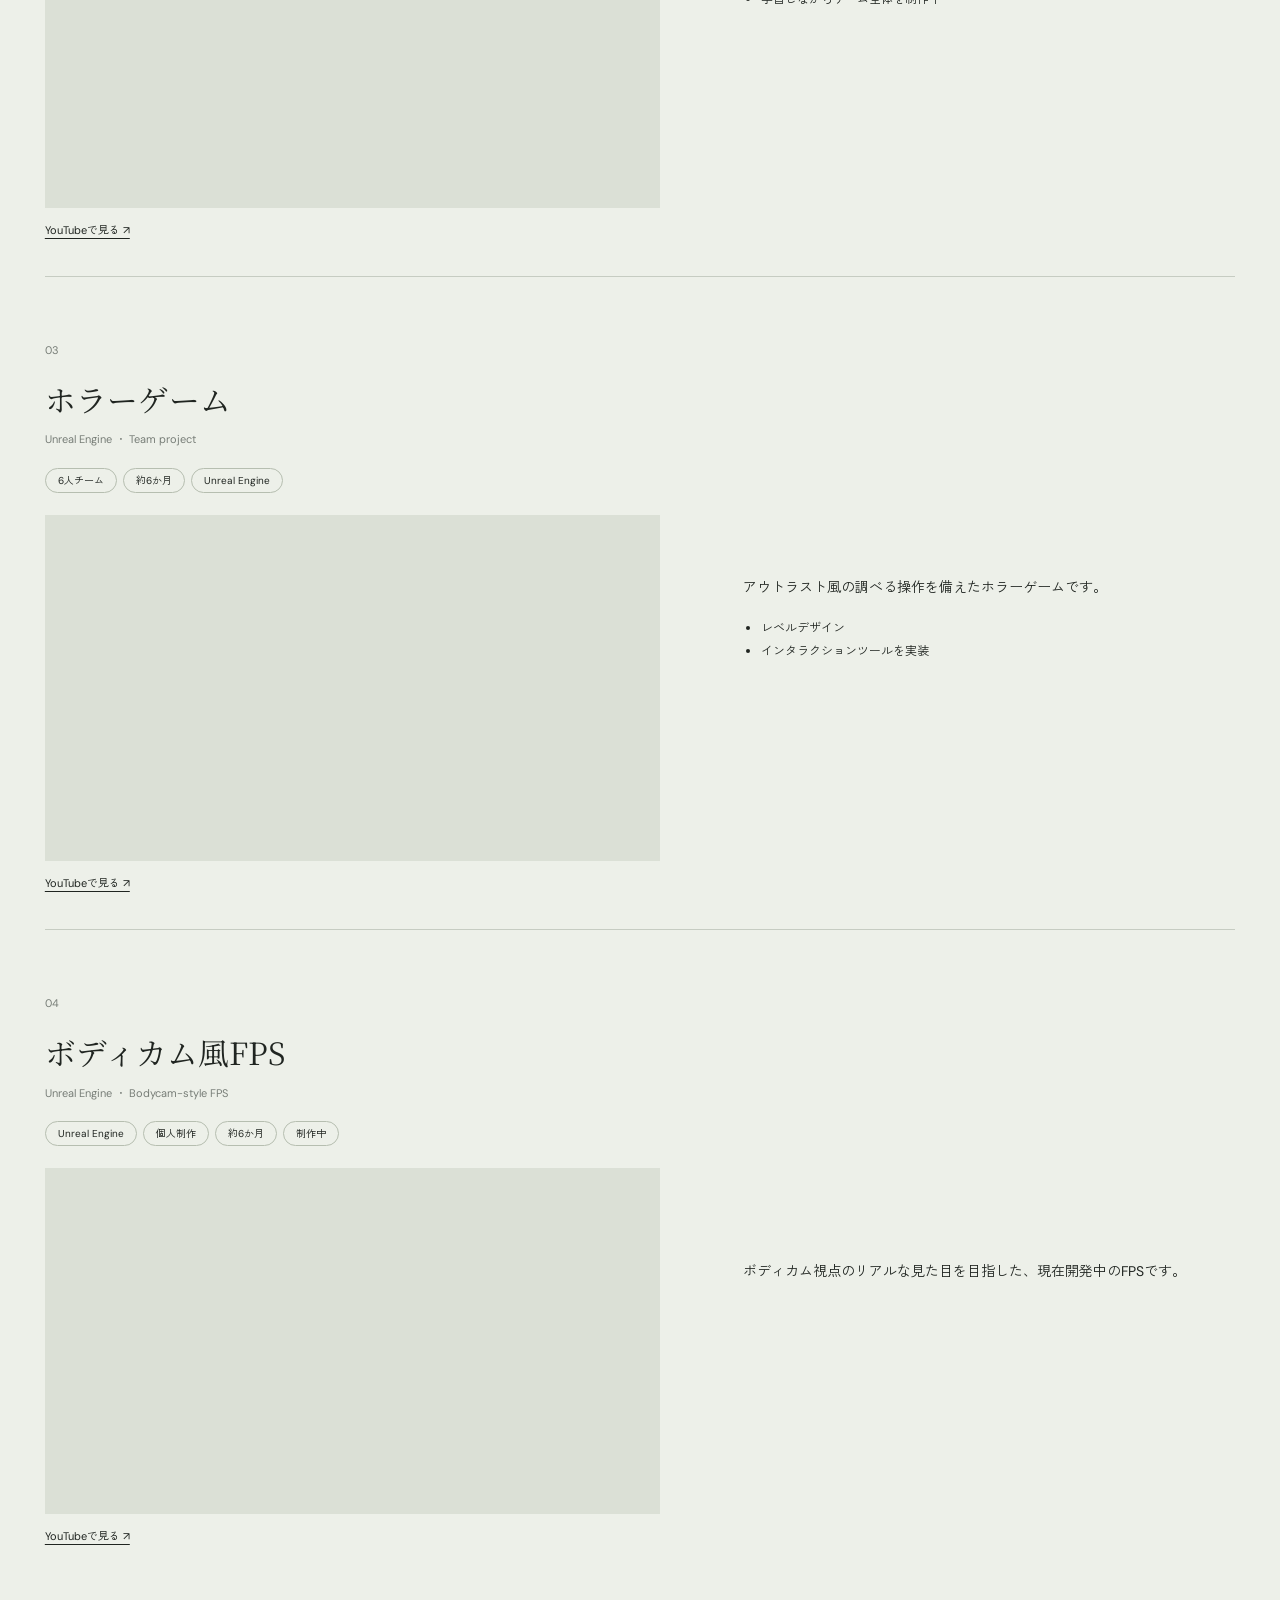
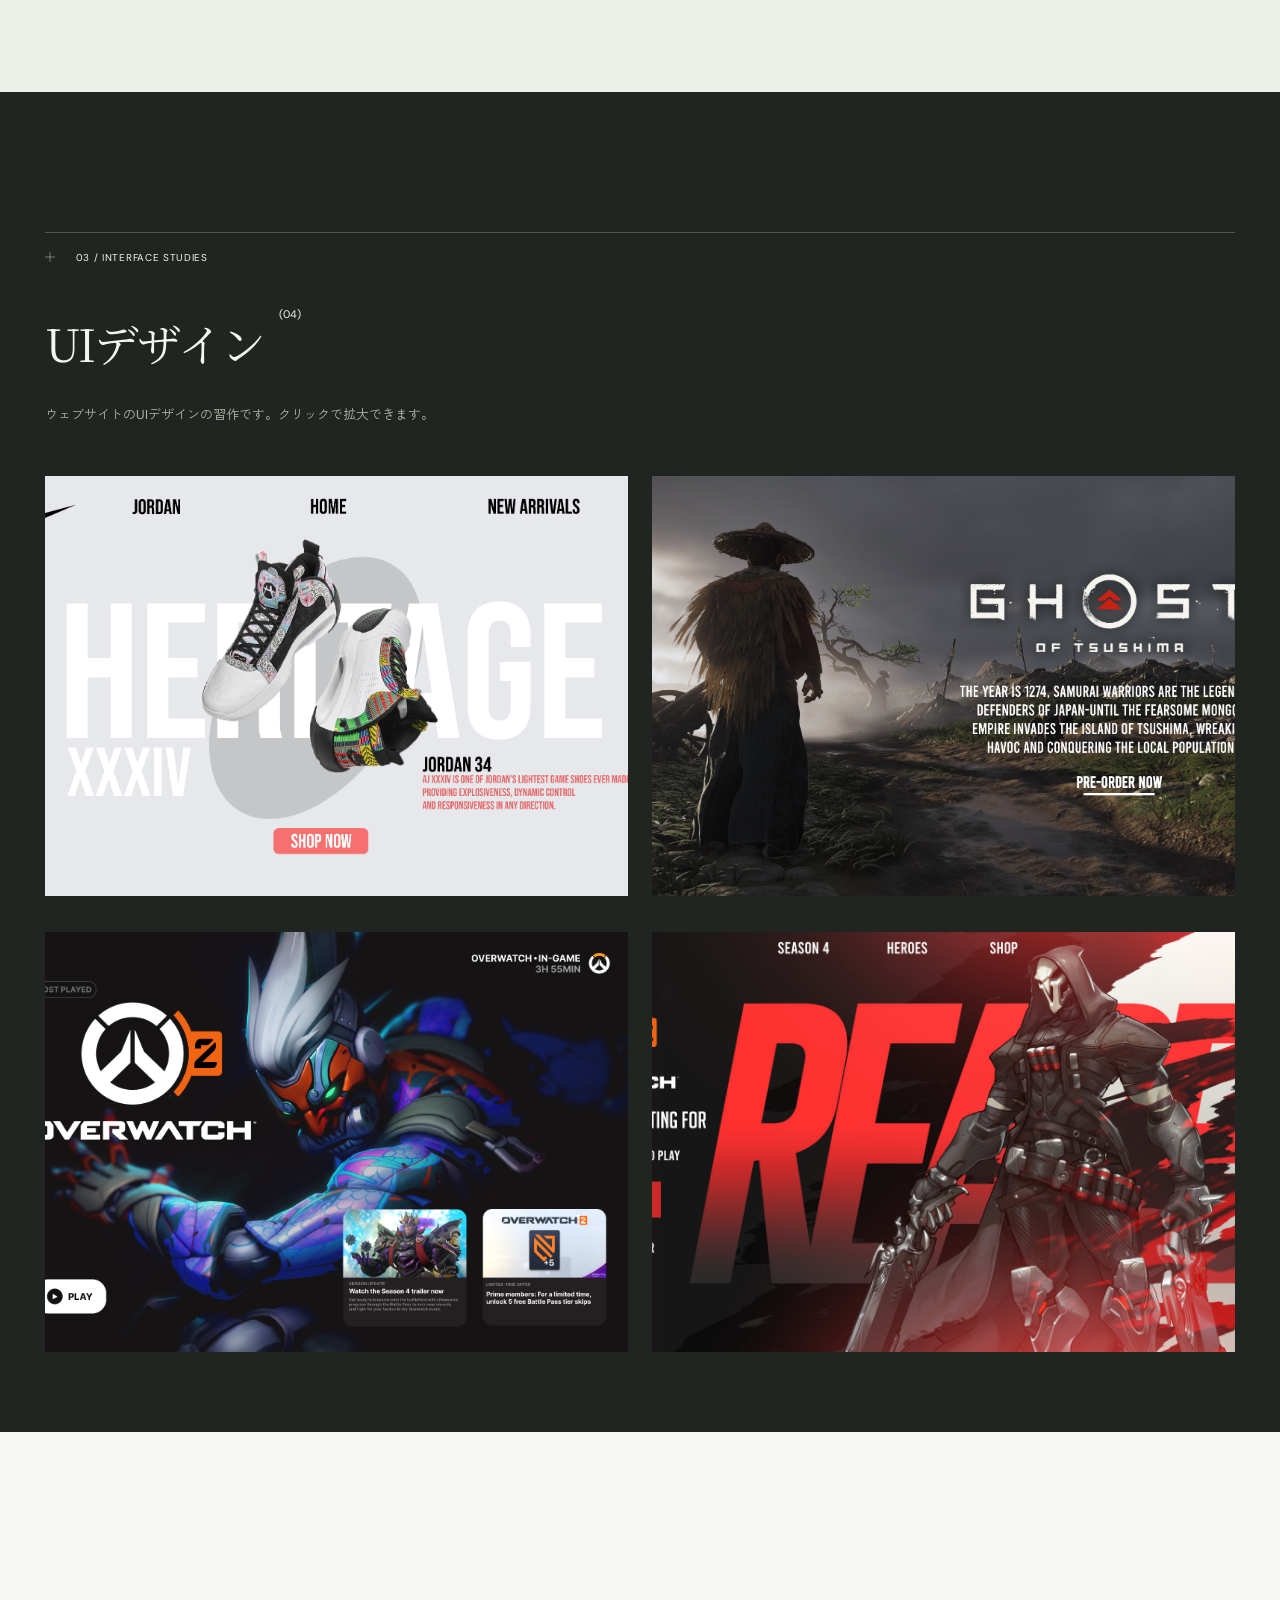
==== commit 51c28fdf: "end title" ====
--- a/website/public/index.html
+++ b/website/public/index.html
@@ -160,7 +160,7 @@
 
 <footer class="site-footer" id="contact">
   <div class="wrap">
-    <div class="section-label">05 / CONTACT</div><h2>次の世界を、<br>一緒につくりませんか。</h2>
+    <div class="section-label">05 / CONTACT</div><h2>忘れられないものを、<br>一緒につくりませんか。</h2>
     <p class="lead">2027年4月入社のゲームプログラマー職・IT職を探しています。</p>
     <a class="mail" href="mailto:shenjp2002@gmail.com">shenjp2002@gmail.com</a><br>
     <a href="https://github.com/shen222" target="_blank" rel="noopener">GitHub ↗</a><div class="footer-bottom"><span>© SHENAL 2026</span><a href="#top">BACK TO TOP ↑</a><span>DESIGN / CODE / PLAY</span></div>
@@ -182,3 +182,4 @@
 
 
 
+
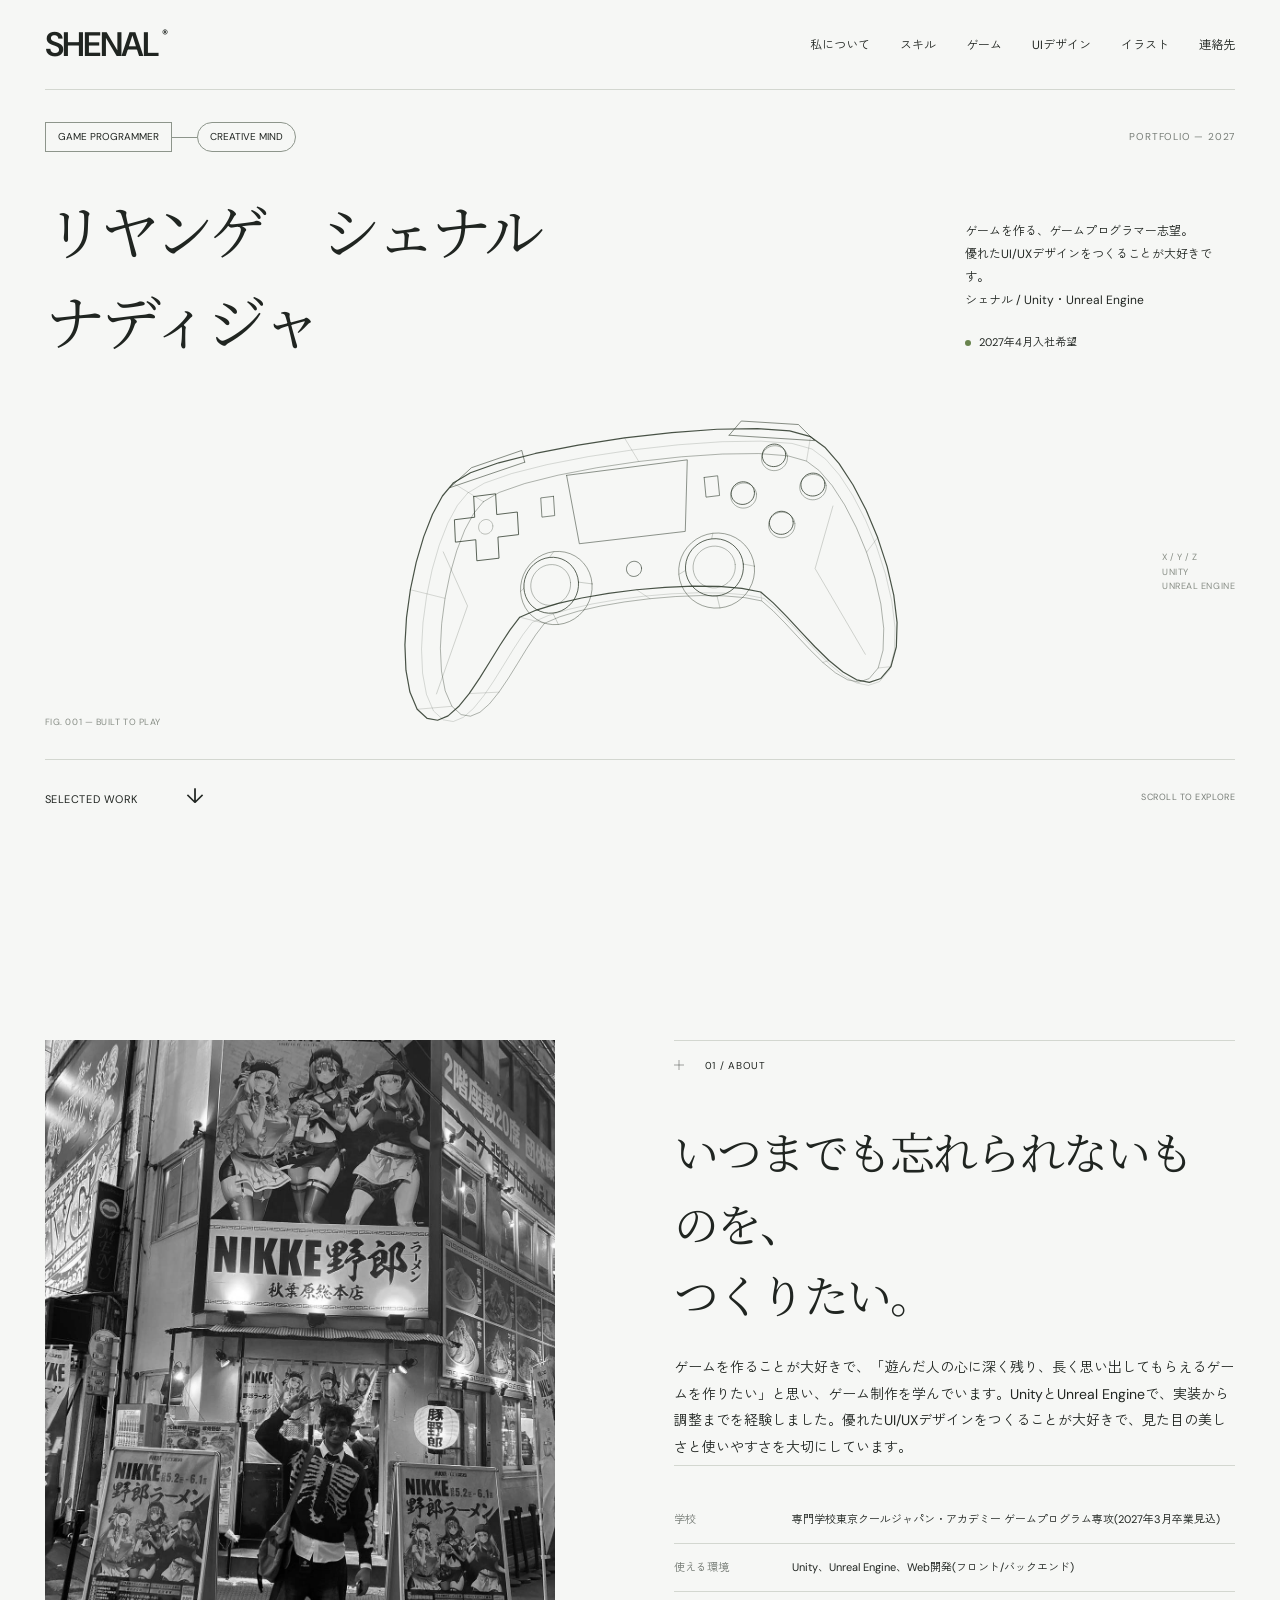
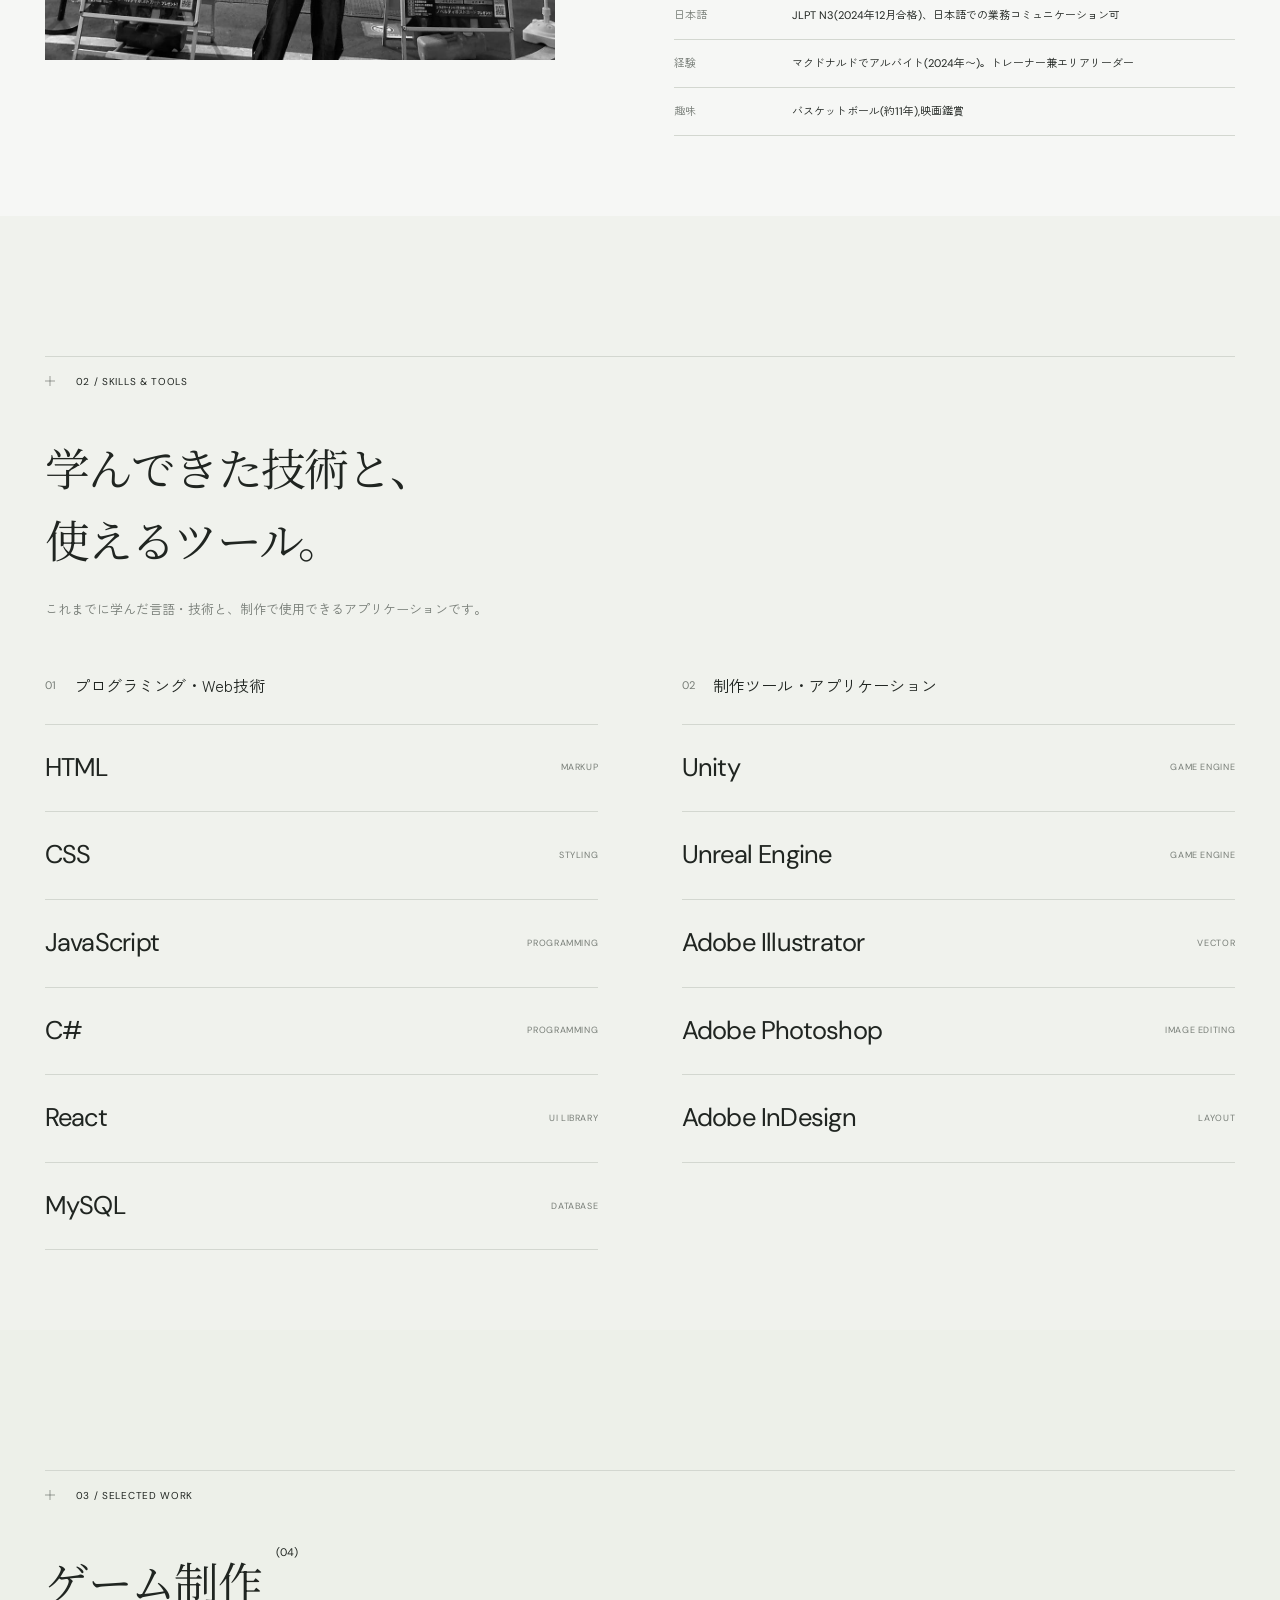
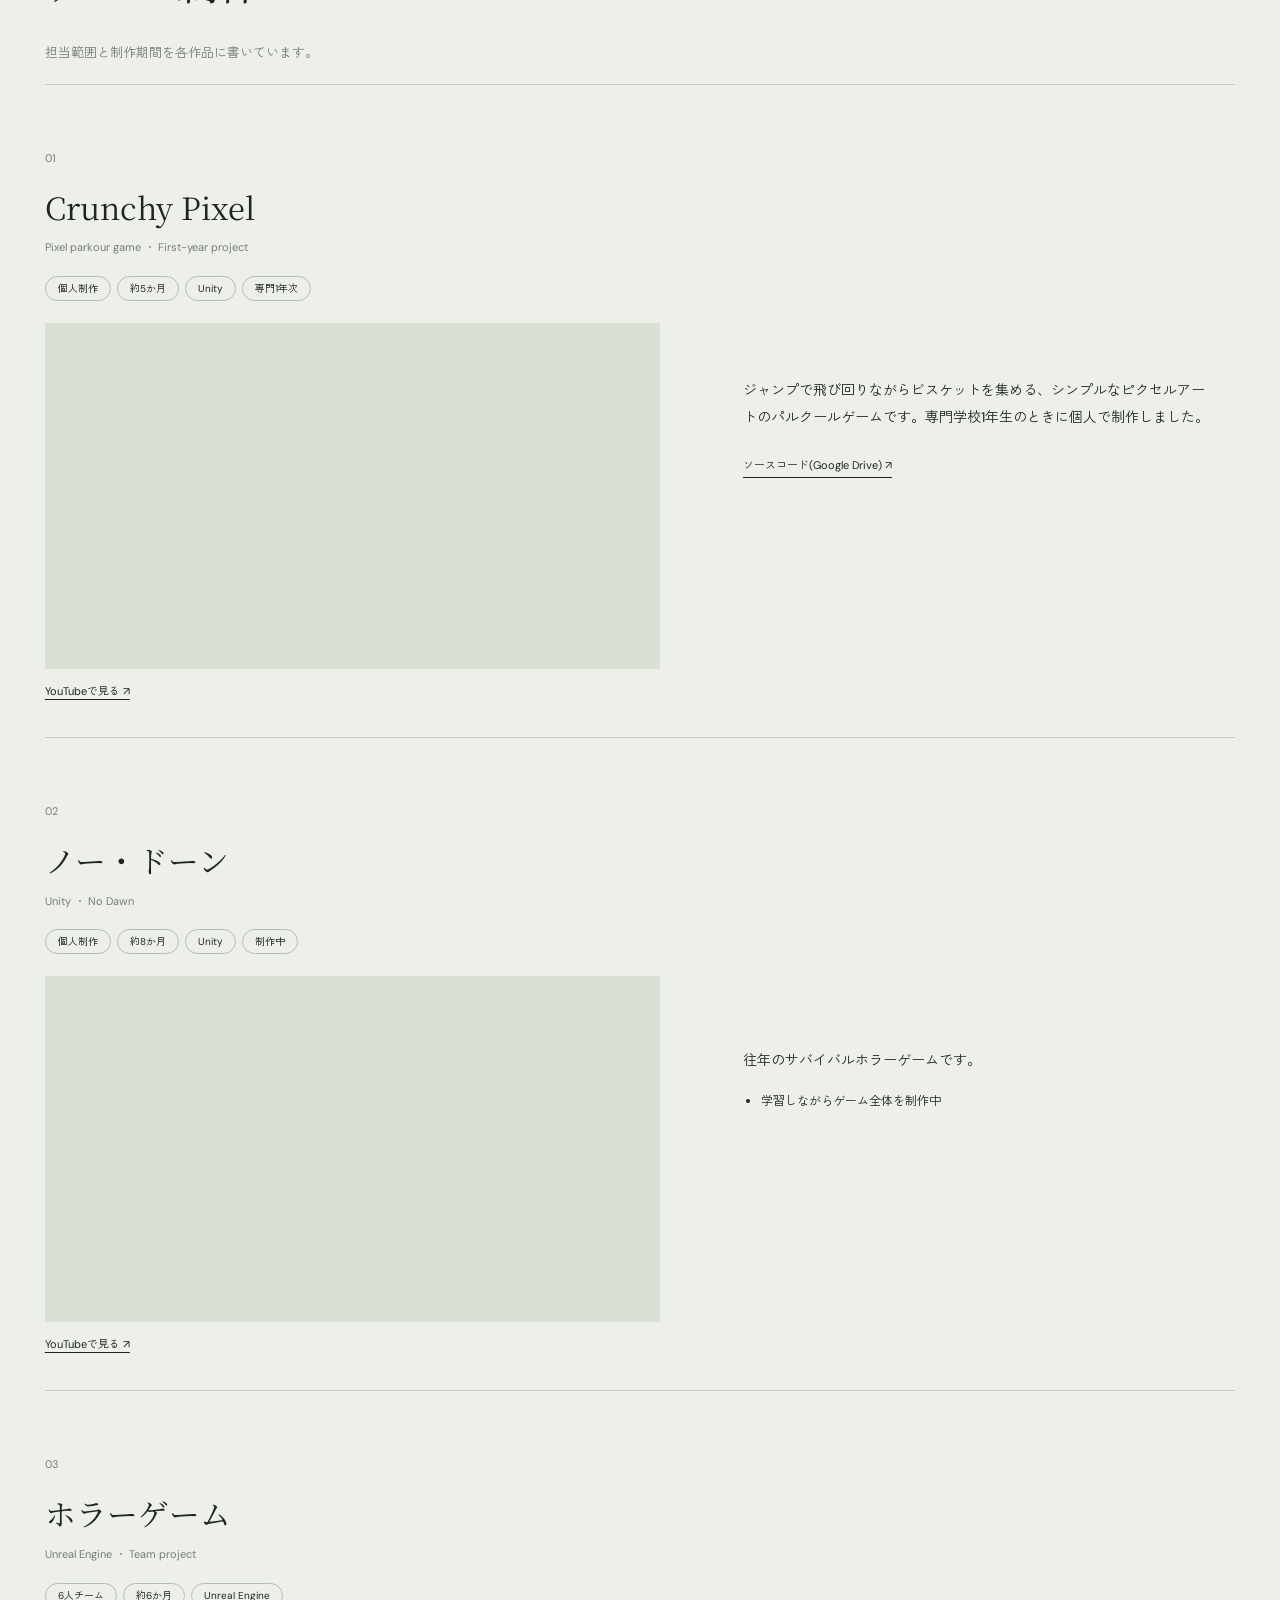
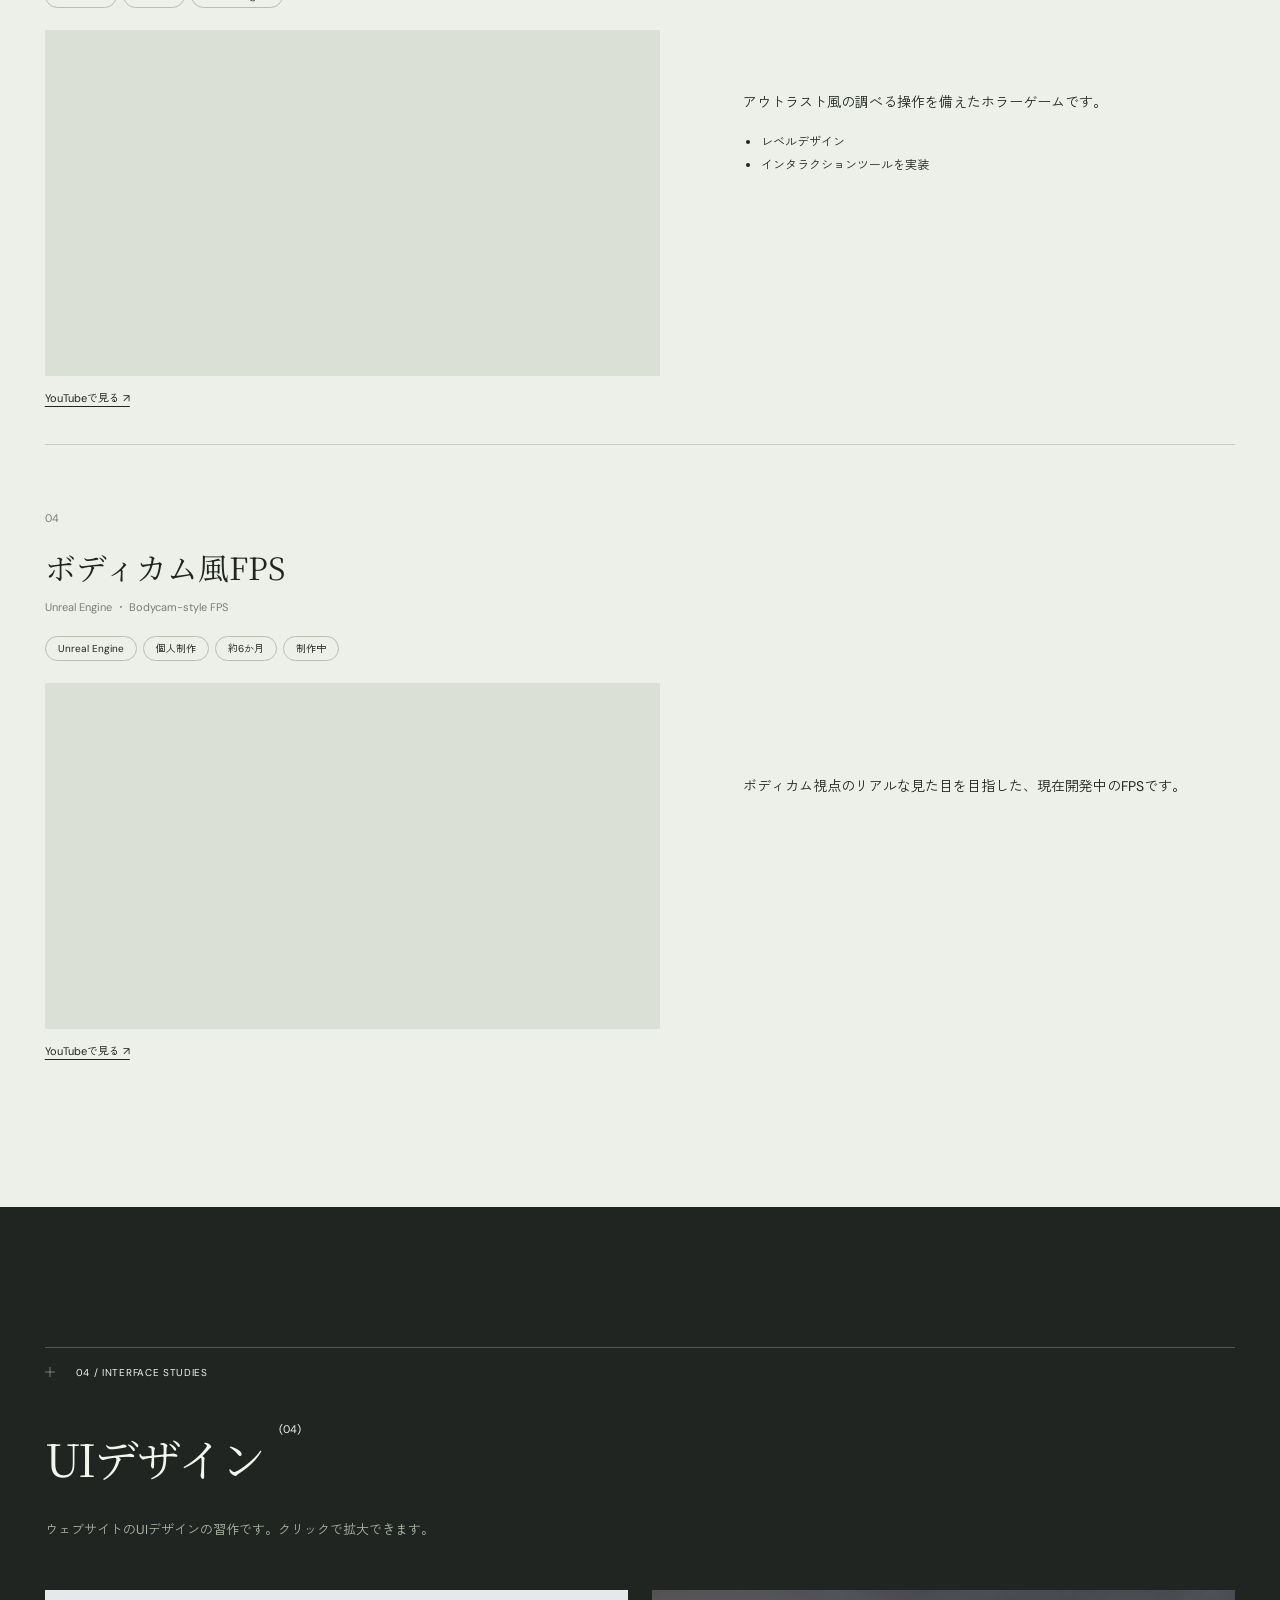
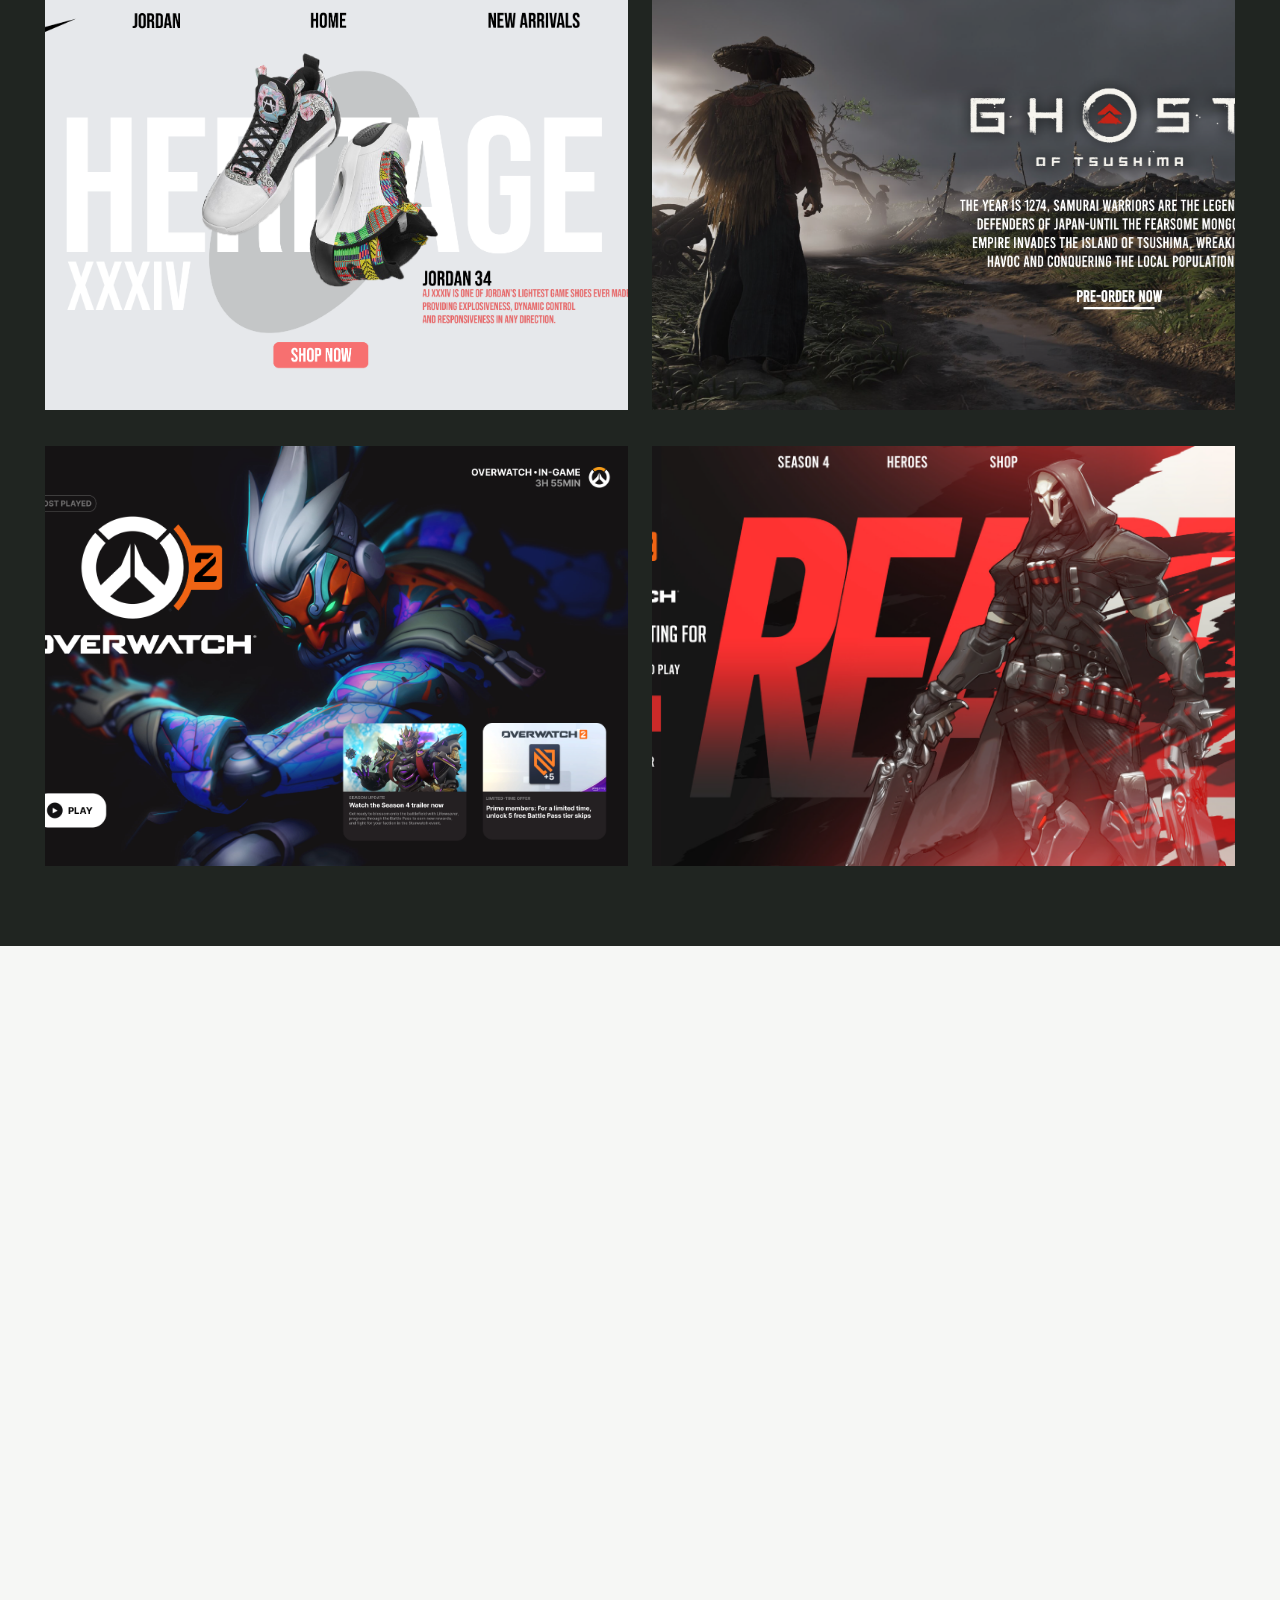
==== commit b6227ccf: "code fixes and removed unwanted things" ====
--- a/website/public/index.html
+++ b/website/public/index.html
@@ -18,6 +18,7 @@
   <a class="brand" href="#top" aria-label="シェナル トップ">SHENAL<span>®</span></a><button class="menu-toggle" aria-expanded="false" aria-controls="nav-links" aria-label="メニューを開く"><span></span><span></span></button>
   <ul id="nav-links">
     <li><a href="#about">私について</a></li>
+    <li><a href="#skills">スキル</a></li>
     <li><a href="#games">ゲーム</a></li>
     <li><a href="#ui">UIデザイン</a></li>
     <li><a href="#art">イラスト</a></li>
@@ -29,7 +30,7 @@
   <div class="hero-topline"><span class="outline-label">GAME PROGRAMMER</span><span class="label-connector"></span><span class="outline-label rounded">CREATIVE MIND</span><span class="edition">PORTFOLIO — 2027</span></div>
   <div class="hero-inner">
     <h1>リヤンゲ　シェナル<br>ナディジャ</h1>
-    <div class="hero-description"><p>ゲームを作る、ゲームプログラマー志望。<br>UI/UXデザインを考え、つくることも好きです。<br>シェナル / Unity・Unreal Engine</p><span class="availability"><i></i> 2027年4月入社希望</span></div>
+    <div class="hero-description"><p>ゲームを作る、ゲームプログラマー志望。<br>優れたUI/UXデザインをつくることが大好きです。<br>シェナル / Unity・Unreal Engine</p><span class="availability"><i></i> 2027年4月入社希望</span></div>
   </div>
   <div class="hero-object" aria-hidden="true"><canvas id="wireframe"></canvas><span class="object-caption">FIG. 001 — BUILT TO PLAY</span><span class="object-coordinates">X / Y / Z<br>UNITY<br>UNREAL ENGINE</span></div>
   <div class="hero-bottom"><a href="#games">SELECTED WORK <span>↓</span></a><span class="hero-index">SCROLL TO EXPLORE</span></div>
@@ -41,7 +42,7 @@
       <img src="Images/Sable%20ward.jpg" alt="シェナルのプロフィールイラスト" loading="lazy">
       <div>
         <div class="section-label">01 / ABOUT</div><h2>いつまでも忘れられないものを、<br>つくりたい。</h2>
-        <p>ゲームを作ることが大好きで、「遊んだ人の心に深く残り、長く思い出してもらえるゲームを作りたい」と思い、ゲーム制作を学んでいます。UnityとUnreal Engineで、実装から調整までを経験しました。UI/UXデザインを考え、つくることも好きで、見た目の美しさと使いやすさを大切にしています。</p>
+        <p>ゲームを作ることが大好きで、「遊んだ人の心に深く残り、長く思い出してもらえるゲームを作りたい」と思い、ゲーム制作を学んでいます。UnityとUnreal Engineで、実装から調整までを経験しました。優れたUI/UXデザインをつくることが大好きで、見た目の美しさと使いやすさを大切にしています。</p>
         <ul class="facts">
           <li><b>学校</b><span>専門学校東京クールジャパン・アカデミー ゲームプログラム専攻(2027年3月卒業見込)</span></li>
           <li><b>使える環境</b><span>Unity、Unreal Engine、Web開発(フロント/バックエンド)</span></li>
@@ -53,9 +54,39 @@
     </div>
   </section>
 
+  <section id="skills" aria-labelledby="skills-title">
+    <div class="wrap">
+      <div class="section-label">02 / SKILLS &amp; TOOLS</div>
+      <h2 id="skills-title">学んできた技術と、<br>使えるツール。</h2>
+      <p class="lead">これまでに学んだ言語・技術と、制作で使用できるアプリケーションです。</p>
+      <div class="skills-grid">
+        <div class="skill-group">
+          <h3><span>01</span>プログラミング・Web技術</h3>
+          <ul class="skill-list" aria-label="学んだ言語・技術">
+            <li><span>HTML</span><small>MARKUP</small></li>
+            <li><span>CSS</span><small>STYLING</small></li>
+            <li><span>JavaScript</span><small>PROGRAMMING</small></li>
+            <li><span>C#</span><small>PROGRAMMING</small></li>
+            <li><span>React</span><small>UI LIBRARY</small></li>
+            <li><span>MySQL</span><small>DATABASE</small></li>
+          </ul>
+        </div>
+        <div class="skill-group">
+          <h3><span>02</span>制作ツール・アプリケーション</h3>
+          <ul class="skill-list" aria-label="使用できるツール・アプリケーション">
+            <li><span>Unity</span><small>GAME ENGINE</small></li>
+            <li><span>Unreal Engine</span><small>GAME ENGINE</small></li>
+            <li><span>Adobe Illustrator</span><small>VECTOR</small></li>
+            <li><span>Adobe Photoshop</span><small>IMAGE EDITING</small></li>
+            <li><span>Adobe InDesign</span><small>LAYOUT</small></li>
+          </ul>
+        </div>
+      </div>
+    </div>
+  </section>
   <section id="games">
     <div class="wrap">
-      <div class="section-label">02 / SELECTED WORK</div><h2>ゲーム制作<span class="heading-count">(04)</span></h2>
+      <div class="section-label">03 / SELECTED WORK</div><h2>ゲーム制作<span class="heading-count">(04)</span></h2>
       <p class="lead">担当範囲と制作期間を各作品に書いています。</p>
 
       <article class="project">
@@ -76,8 +107,8 @@
 
       <article class="project">
         <div>
-          <h3>サイレントヒル風ホラー</h3>
-          <p class="en">Unity ・ Silent Hill-style horror</p>
+          <h3>ノー・ドーン</h3>
+          <p class="en">Unity ・ No Dawn</p>
           <ul class="tags"><li>個人制作</li><li>約8か月</li><li>Unity</li><li>制作中</li></ul>
        <iframe referrerpolicy="strict-origin-when-cross-origin" loading="lazy" width="560" height="315" src="https://www.youtube.com/embed/3X-1d06Ikg0" title="ゲームのプレイ動画" frameborder="0" 
                   allow="accelerometer; autoplay; clipboard-write; encrypted-media; gyroscope; picture-in-picture; web-share" allowfullscreen>
@@ -85,7 +116,7 @@
           <p class="video-fallback"><a href="https://www.youtube.com/watch?v=3X-1d06Ikg0" target="_blank" rel="noopener">YouTubeで見る ↗</a></p>
         </div>
         <div>
-          <p>キーボードだけで移動と射撃を行う、往年のサバイバルホラー風のゲームです。</p>
+          <p>往年のサバイバルホラーゲームです。</p>
           <ul class="did"><li>学習しながらゲーム全体を制作中</li></ul>
         </div>
       </article>
@@ -126,7 +157,7 @@
 
   <section id="ui" class="dark">
     <div class="wrap">
-      <div class="section-label">03 / INTERFACE STUDIES</div><h2>UIデザイン<span class="heading-count">(04)</span></h2>
+      <div class="section-label">04 / INTERFACE STUDIES</div><h2>UIデザイン<span class="heading-count">(04)</span></h2>
       <p class="lead">ウェブサイトのUIデザインの習作です。クリックで拡大できます。</p>
       <div class="gallery">
         <img src="Images/jordan_pe-01.png" alt="UIデザイン:ジョーダン" loading="lazy">
@@ -139,7 +170,7 @@
 
   <section id="art">
     <div class="wrap">
-      <div class="section-label">04 / PERSONAL EXPLORATIONS</div><h2>イラスト<span class="heading-count">(11)</span></h2>
+      <div class="section-label">05 / PERSONAL EXPLORATIONS</div><h2>イラスト<span class="heading-count">(11)</span></h2>
       <p class="lead">趣味で描いているイラストです。クリックで拡大できます。</p>
       <div class="gallery">
         <img src="Images/KANEKI-SAMURAI%20TRASH-01.png" alt="イラスト:金木" loading="lazy">
@@ -153,6 +184,9 @@
         <img src="Images/IMG_20230526_195045.jpg" alt="イラスト" loading="lazy">
         <img src="Images/IMG_20200521_000734.jpg" alt="イラスト" loading="lazy">
         <img src="Images/IMG_20211126_235614__01.jpg" alt="イラスト" loading="lazy">
+        <img src="Images/IMG_20210806_135936.jpg" alt="イラスト" loading="lazy">
+        <img src="Images/illust/IMG_20210701_200315.jpg" alt="イラスト" loading="lazy">
+        <img src="Images/illust/IMG_20211126_234703__01__01.jpg" alt="イラスト" loading="lazy">
       </div>
     </div>
   </section>
@@ -160,7 +194,7 @@
 
 <footer class="site-footer" id="contact">
   <div class="wrap">
-    <div class="section-label">05 / CONTACT</div><h2>忘れられないものを、<br>一緒につくりませんか。</h2>
+    <div class="section-label">06 / CONTACT</div>
     <p class="lead">2027年4月入社のゲームプログラマー職・IT職を探しています。</p>
     <a class="mail" href="mailto:shenjp2002@gmail.com">shenjp2002@gmail.com</a><br>
     <a href="https://github.com/shen222" target="_blank" rel="noopener">GitHub ↗</a><div class="footer-bottom"><span>© SHENAL 2026</span><a href="#top">BACK TO TOP ↑</a><span>DESIGN / CODE / PLAY</span></div>
@@ -183,3 +217,10 @@
 
 
 
+
+
+
+
+
+
+
--- a/website/public/styles.css
+++ b/website/public/styles.css
@@ -1,46 +1,933 @@
-:root{--paper:#f6f7f5;--ink:#202521;--muted:#777d77;--line:#d3d7d0}
-*{box-sizing:border-box;margin:0}html{scroll-behavior:smooth;scroll-padding-top:90px;-webkit-text-size-adjust:100%}body{background:var(--paper);color:var(--ink);font:15px/1.9 "DM Sans","Zen Kaku Gothic New",sans-serif}a{color:inherit;text-decoration:none}button{font:inherit;color:inherit;cursor:pointer}img,iframe{max-width:100%}::selection{background:#d7edb5}:focus-visible{outline:2px solid #57803d;outline-offset:5px}.skip-link{position:fixed;top:-80px;left:20px;z-index:100;background:var(--ink);color:white;padding:12px}.skip-link:focus{top:10px}
-.site-nav{position:absolute;top:0;left:0;right:0;height:90px;display:flex;align-items:center;justify-content:space-between;margin:0 3.5%;border-bottom:1px solid var(--line);z-index:20}.brand{font-size:34px;font-weight:600;letter-spacing:-2px;line-height:1}.brand span{font-size:12px;vertical-align:top;letter-spacing:0;margin-left:5px}.site-nav ul{display:flex;gap:30px;list-style:none;padding:0}.site-nav ul a{font-size:12px}.site-nav ul a:hover{color:#6c8258}.menu-toggle{width:36px;height:36px;border:1px solid var(--line);background:transparent;display:none;align-items:center;justify-content:center;flex-direction:column;gap:6px}.menu-toggle span{width:16px;height:1px;background:var(--ink)}
-.hero{padding:122px 3.5% 0;min-height:100svh;position:relative;overflow:hidden}.hero-topline{display:flex;align-items:center;font-size:10px;line-height:1.4}.outline-label{border:1px solid #8d958b;padding:7px 12px}.rounded{border-radius:30px}.label-connector{width:25px;height:1px;background:#8d958b}.edition{margin-left:auto;color:var(--muted);letter-spacing:.08em}.hero-inner{padding-top:32px;display:grid;grid-template-columns:1fr 270px;gap:30px;align-items:end}.hero h1{font:400 clamp(36px,4.7vw,76px)/1.5 "Noto Serif JP",serif;letter-spacing:-.07em}.hero-description{font-size:12px;line-height:1.9;padding-bottom:12px}.availability{display:block;margin-top:20px;font-size:11px}.availability i{display:inline-block;width:6px;height:6px;background:#68834d;border-radius:50%;margin-right:5px}.hero-object{height:clamp(300px,43vh,550px);position:relative;margin-top:8px}canvas{display:block;width:100%;height:100%}.object-caption,.object-coordinates{position:absolute;font-size:9px;letter-spacing:.06em;color:#878d85}.object-caption{bottom:28px;left:0}.object-coordinates{right:0;top:46%;line-height:1.6}.hero-bottom{border-top:1px solid var(--line);display:flex;align-items:center;justify-content:space-between;padding:20px 0 22px;font-size:9px;line-height:1.6;letter-spacing:.06em}.hero-bottom a{font-size:11px}.hero-bottom a span{margin-left:45px;font-size:21px}.hero-index{color:var(--muted)}
-section{padding:110px 0}.wrap{width:93%;max-width:1600px;margin:auto}.section-label{font-size:10px;letter-spacing:.07em;border-top:1px solid var(--line);padding-top:15px;margin-bottom:40px}.section-label:before{content:"┼";margin-right:20px}h2{font:400 clamp(30px,3.5vw,52px)/1.6 "Noto Serif JP",serif;letter-spacing:-.04em;margin-bottom:24px}.heading-count{font:11px "DM Sans",sans-serif;vertical-align:top;letter-spacing:0;margin-left:15px}h3{font:400 clamp(22px,2.4vw,36px)/1.45 "Noto Serif JP",serif}.lead{font-size:13px;color:var(--muted);margin-bottom:48px}.about{display:grid;grid-template-columns:1fr 1.1fr;gap:10%;align-items:start}.about>img{width:100%;height:620px;object-fit:cover;filter:grayscale(1);object-position:center}.about>div>p{max-width:56ch;font-size:14px}.facts{list-style:none;padding:0;margin-top:35px;border-top:1px solid var(--line)}.facts li{display:grid;grid-template-columns:100px 1fr;gap:18px;padding:13px 0;border-bottom:1px solid var(--line);font-size:11px}.facts b{font-weight:400;color:var(--muted)}#games{background:#edf0e9}.project{display:grid;grid-template-columns:1.25fr 1fr;gap:7%;padding:36px 0 65px;border-top:1px solid #c6ccc2;position:relative;counter-increment:project}.project h3:before{content:"0" counter(project);font:11px "DM Sans",sans-serif;display:block;margin-bottom:20px;color:var(--muted)}.project .en{font-size:11px;color:var(--muted);margin-top:8px}.tags{display:flex;flex-wrap:wrap;gap:6px;list-style:none;padding:0;margin:18px 0 22px}.tags li{font-size:10px;border:1px solid #b6beb0;border-radius:20px;padding:2px 12px}.project iframe{width:100%;height:auto;aspect-ratio:16/9;display:block;border:0;background:#dbe0d6;filter:saturate(.7)}.project>div+div{align-self:center;font-size:14px;max-width:47ch}.links{margin-top:24px;font-size:11px}.links a{border-bottom:1px solid;padding-bottom:5px}.links a:after{content:" ↗"}.did{padding-left:18px;margin-top:16px;font-size:12px}.gallery{display:grid;grid-template-columns:repeat(2,minmax(0,1fr));gap:36px 24px}.gallery img{display:block;width:100%;height:420px;object-fit:cover;object-position:top;cursor:zoom-in;transition:filter .3s,transform .3s}.gallery img:hover{filter:saturate(.8);transform:translateY(-4px)}#ui{background:var(--ink);color:#f3f5ef}#ui .section-label{border-color:#50594f}#ui .lead{color:#aeb6a8}
-#art .gallery{display:block;columns:4 240px;column-gap:20px}
-#art .gallery img{width:100%;height:auto;max-height:none;object-fit:contain;display:block;margin-bottom:20px;break-inside:avoid;border-radius:14px;filter:none;transition:filter .2s,box-shadow .2s}
-#art .gallery img:hover{transform:none;filter:brightness(.92);box-shadow:0 8px 24px #2025211a}
-.site-footer{padding:70px 0 0;background:#dce8cc}.site-footer h2{font-size:clamp(35px,5.5vw,80px);margin:45px 0 25px}.site-footer .lead{margin-bottom:24px;color:#59624f}.site-footer .mail{font-size:clamp(19px,3.3vw,48px);letter-spacing:-.04em;border-bottom:1px solid #8c9b7b;padding-bottom:8px;display:inline-block}.site-footer a[href*="github"]{display:inline-block;font-size:12px;margin:32px 0}.footer-bottom{display:flex;justify-content:space-between;padding:24px 0;border-top:1px solid #b3c2a3;font-size:9px;letter-spacing:.08em}dialog{margin:auto;max-width:94vw;max-height:94svh;padding:38px 0 0;border:0;background:transparent;overflow:visible}dialog::backdrop{background:#0a100cf2}dialog img{display:block;max-width:90vw;max-height:84svh;object-fit:contain}.close-zoom{position:absolute;right:0;top:0;background:none;border:0;color:white;font-size:11px;padding:6px 0}
-@media(min-width:1700px){.hero{max-width:1800px;margin:auto}}
-@media(max-width:900px){.hero-inner{grid-template-columns:1fr 210px}.hero h1{font-size:43px}.site-nav ul{gap:18px}.about{gap:6%}.about>img{height:540px}.gallery img{height:300px}}
-@media(max-width:640px){.site-nav{height:75px;margin:0 5%}.brand{font-size:28px}.menu-toggle{display:flex}.site-nav ul{display:none;position:absolute;top:74px;left:-5.6%;right:-5.6%;padding:25px 5%;background:var(--paper);border-bottom:1px solid var(--line)}.site-nav.is-open ul{display:flex;flex-direction:column;gap:18px}.site-nav ul a{font-size:15px}.hero{padding:101px 5% 0;min-height:100svh}.edition{font-size:8px}.outline-label{font-size:8px;padding:6px 9px}.label-connector{width:15px}.hero-inner{display:block;padding-top:28px}.hero h1{font-size:clamp(29px,7.9vw,46px);line-height:1.6}.hero-description{margin-top:22px;font-size:11px;display:flex;justify-content:space-between;gap:12px}.availability{margin-top:0;font-size:9px;align-self:end}.hero-object{height:330px}.object-caption{font-size:8px;bottom:16px}.object-coordinates{font-size:8px}.hero-bottom{font-size:8px}.hero-index{display:none}.hero-bottom a span{margin-left:18px}.wrap{width:90%}section{padding:65px 0}.section-label{margin-bottom:26px}.about,.project{grid-template-columns:1fr}.about{gap:36px}.about>img{height:420px;max-width:100%}.about h2{font-size:32px}.project{gap:26px;padding-bottom:42px}.project>div+div{max-width:none;font-size:13px}.gallery{gap:22px;grid-template-columns:1fr}.gallery img{height:auto;max-height:600px}#art .gallery{columns:2;column-gap:12px}#art .gallery img{height:auto;max-height:none;margin-bottom:12px;border-radius:10px}.footer-bottom{font-size:8px}.footer-bottom>span:last-child{display:none}.site-footer h2{font-size:34px}.site-footer{padding-top:45px}}
-@media(prefers-reduced-motion:reduce){html{scroll-behavior:auto}*,*::before,*::after{transition:none!important}}
-
-.video-fallback{margin-top:12px;font-size:11px}
-.video-fallback a{display:inline-block;text-decoration:underline;text-underline-offset:4px}
-.video-preview{display:block;position:relative;aspect-ratio:16/9;background:#202521;overflow:hidden}
-.video-preview img{display:block;width:100%;height:100%;object-fit:cover}
-.video-preview span{position:absolute;left:50%;top:50%;transform:translate(-50%,-50%);padding:12px 20px;background:#202521e6;color:white;white-space:nowrap;font-size:13px}
-.video-preview:hover span{background:#202521}
-.project iframe{min-height:200px;filter:none}
-
-/* Independent translate preserves the gallery's existing hover transforms. */
-.scroll-reveal{
-  opacity:1;
-  translate:0 0;
-  transition:opacity 800ms cubic-bezier(.22,1,.36,1) var(--reveal-delay,0ms),
+/* Theme */
+:root {
+  --paper: #f6f7f5;
+  --ink: #202521;
+  --muted: #777d77;
+  --line: #d3d7d0;
+}
+
+/* Base and accessibility */
+* {
+  box-sizing: border-box;
+  margin: 0;
+}
+
+html {
+  scroll-behavior: smooth;
+  scroll-padding-top: 90px;
+  -webkit-text-size-adjust: 100%;
+}
+
+body {
+  background: var(--paper);
+  color: var(--ink);
+  font: 15px/1.9 "DM Sans","Zen Kaku Gothic New",sans-serif;
+}
+
+a {
+  color: inherit;
+  text-decoration: none;
+}
+
+button {
+  font: inherit;
+  color: inherit;
+  cursor: pointer;
+}
+
+img,
+iframe {
+  max-width: 100%;
+}
+
+::selection {
+  background: #d7edb5;
+}
+
+:focus-visible {
+  outline: 2px solid #57803d;
+  outline-offset: 5px;
+}
+
+.skip-link {
+  position: fixed;
+  top: -80px;
+  left: 20px;
+  z-index: 100;
+  background: var(--ink);
+  color: white;
+  padding: 12px;
+}
+
+.skip-link:focus {
+  top: 10px;
+}
+
+/* Navigation */
+.site-nav {
+  position: absolute;
+  top: 0;
+  left: 0;
+  right: 0;
+  height: 90px;
+  display: flex;
+  align-items: center;
+  justify-content: space-between;
+  margin: 0 3.5%;
+  border-bottom: 1px solid var(--line);
+  z-index: 20;
+}
+
+.brand {
+  font-size: 34px;
+  font-weight: 600;
+  letter-spacing: -2px;
+  line-height: 1;
+}
+
+.brand span {
+  font-size: 12px;
+  vertical-align: top;
+  letter-spacing: 0;
+  margin-left: 5px;
+}
+
+.site-nav ul {
+  display: flex;
+  gap: 30px;
+  list-style: none;
+  padding: 0;
+}
+
+.site-nav ul a {
+  font-size: 12px;
+}
+
+.site-nav ul a:hover {
+  color: #6c8258;
+}
+
+.menu-toggle {
+  width: 36px;
+  height: 36px;
+  border: 1px solid var(--line);
+  background: transparent;
+  display: none;
+  align-items: center;
+  justify-content: center;
+  flex-direction: column;
+  gap: 6px;
+}
+
+.menu-toggle span {
+  width: 16px;
+  height: 1px;
+  background: var(--ink);
+}
+
+/* Hero and controller */
+.hero {
+  padding: 122px 3.5% 0;
+  min-height: 100svh;
+  position: relative;
+  overflow: hidden;
+}
+
+.hero-topline {
+  display: flex;
+  align-items: center;
+  font-size: 10px;
+  line-height: 1.4;
+}
+
+.outline-label {
+  border: 1px solid #8d958b;
+  padding: 7px 12px;
+}
+
+.rounded {
+  border-radius: 30px;
+}
+
+.label-connector {
+  width: 25px;
+  height: 1px;
+  background: #8d958b;
+}
+
+.edition {
+  margin-left: auto;
+  color: var(--muted);
+  letter-spacing: .08em;
+}
+
+.hero-inner {
+  padding-top: 32px;
+  display: grid;
+  grid-template-columns: 1fr 270px;
+  gap: 30px;
+  align-items: end;
+}
+
+.hero h1 {
+  font: 400 clamp(36px,4.7vw,76px)/1.5 "Noto Serif JP",serif;
+  letter-spacing: -.07em;
+}
+
+.hero-description {
+  font-size: 12px;
+  line-height: 1.9;
+  padding-bottom: 12px;
+}
+
+.availability {
+  display: block;
+  margin-top: 20px;
+  font-size: 11px;
+}
+
+.availability i {
+  display: inline-block;
+  width: 6px;
+  height: 6px;
+  background: #68834d;
+  border-radius: 50%;
+  margin-right: 5px;
+}
+
+.hero-object {
+  height: clamp(300px,43vh,550px);
+  position: relative;
+  margin-top: 8px;
+}
+
+canvas {
+  display: block;
+  width: 100%;
+  height: 100%;
+}
+
+.object-caption,
+.object-coordinates {
+  position: absolute;
+  font-size: 9px;
+  letter-spacing: .06em;
+  color: #878d85;
+}
+
+.object-caption {
+  bottom: 28px;
+  left: 0;
+}
+
+.object-coordinates {
+  right: 0;
+  top: 46%;
+  line-height: 1.6;
+}
+
+.hero-bottom {
+  border-top: 1px solid var(--line);
+  display: flex;
+  align-items: center;
+  justify-content: space-between;
+  padding: 20px 0 22px;
+  font-size: 9px;
+  line-height: 1.6;
+  letter-spacing: .06em;
+}
+
+.hero-bottom a {
+  font-size: 11px;
+}
+
+.hero-bottom a span {
+  margin-left: 45px;
+  font-size: 21px;
+}
+
+.hero-index {
+  color: var(--muted);
+}
+
+/* Shared section layouts and typography */
+section {
+  padding: 110px 0;
+}
+
+.wrap {
+  width: 93%;
+  max-width: 1600px;
+  margin: auto;
+}
+
+.section-label {
+  font-size: 10px;
+  letter-spacing: .07em;
+  border-top: 1px solid var(--line);
+  padding-top: 15px;
+  margin-bottom: 40px;
+}
+
+.section-label:before {
+  content: "┼";
+  margin-right: 20px;
+}
+
+h2 {
+  font: 400 clamp(30px,3.5vw,52px)/1.6 "Noto Serif JP",serif;
+  letter-spacing: -.04em;
+  margin-bottom: 24px;
+}
+
+.heading-count {
+  font: 11px "DM Sans",sans-serif;
+  vertical-align: top;
+  letter-spacing: 0;
+  margin-left: 15px;
+}
+
+h3 {
+  font: 400 clamp(22px,2.4vw,36px)/1.45 "Noto Serif JP",serif;
+}
+
+.lead {
+  font-size: 13px;
+  color: var(--muted);
+  margin-bottom: 48px;
+}
+
+/* About */
+.about {
+  display: grid;
+  grid-template-columns: 1fr 1.1fr;
+  gap: 10%;
+  align-items: start;
+}
+
+.about > img {
+  width: 100%;
+  height: 620px;
+  object-fit: cover;
+  filter: grayscale(1);
+  object-position: center;
+}
+
+.about > div > p {
+  max-width: 56ch;
+  font-size: 14px;
+}
+
+.facts {
+  list-style: none;
+  padding: 0;
+  margin-top: 35px;
+  border-top: 1px solid var(--line);
+}
+
+.facts li {
+  display: grid;
+  grid-template-columns: 100px 1fr;
+  gap: 18px;
+  padding: 13px 0;
+  border-bottom: 1px solid var(--line);
+  font-size: 11px;
+}
+
+.facts b {
+  font-weight: 400;
+  color: var(--muted);
+}
+
+/* Skills and tools */
+#skills {
+  background: #f0f2ed;
+}
+
+.skills-grid {
+  display: grid;
+  grid-template-columns: 1fr 1fr;
+  gap: 7%;
+  margin-top: 48px;
+}
+
+.skill-group h3 {
+  display: flex;
+  align-items: center;
+  gap: 18px;
+  font: 400 16px/1.8 "Zen Kaku Gothic New",sans-serif;
+  margin-bottom: 24px;
+}
+
+.skill-group h3 > span {
+  font: 11px "DM Sans",sans-serif;
+  color: var(--muted);
+}
+
+.skill-list {
+  list-style: none;
+  padding: 0;
+}
+
+.skill-list li {
+  display: flex;
+  justify-content: space-between;
+  align-items: center;
+  gap: 16px;
+  padding: 19px 0;
+  border-top: 1px solid var(--line);
+}
+
+.skill-list li:last-child {
+  border-bottom: 1px solid var(--line);
+}
+
+.skill-list li > span {
+  font-size: clamp(18px,2vw,27px);
+  letter-spacing: -.03em;
+}
+
+.skill-list small {
+  font-size: 9px;
+  letter-spacing: .07em;
+  color: var(--muted);
+  text-align: right;
+}
+
+/* Game projects */
+#games {
+  background: #edf0e9;
+}
+
+.project {
+  display: grid;
+  grid-template-columns: 1.25fr 1fr;
+  gap: 7%;
+  padding: 36px 0 65px;
+  border-top: 1px solid #c6ccc2;
+  position: relative;
+  counter-increment: project;
+}
+
+.project h3:before {
+  content: "0" counter(project);
+  font: 11px "DM Sans",sans-serif;
+  display: block;
+  margin-bottom: 20px;
+  color: var(--muted);
+}
+
+.project .en {
+  font-size: 11px;
+  color: var(--muted);
+  margin-top: 8px;
+}
+
+.tags {
+  display: flex;
+  flex-wrap: wrap;
+  gap: 6px;
+  list-style: none;
+  padding: 0;
+  margin: 18px 0 22px;
+}
+
+.tags li {
+  font-size: 10px;
+  border: 1px solid #b6beb0;
+  border-radius: 20px;
+  padding: 2px 12px;
+}
+
+.project iframe {
+  width: 100%;
+  height: auto;
+  aspect-ratio: 16/9;
+  display: block;
+  border: 0;
+  background: #dbe0d6;
+  filter: none;
+  min-height: 200px;
+}
+
+.project > div + div {
+  align-self: center;
+  font-size: 14px;
+  max-width: 47ch;
+}
+
+.links {
+  margin-top: 24px;
+  font-size: 11px;
+}
+
+.links a {
+  border-bottom: 1px solid;
+  padding-bottom: 5px;
+}
+
+.links a:after {
+  content: " ↗";
+}
+
+.did {
+  padding-left: 18px;
+  margin-top: 16px;
+  font-size: 12px;
+}
+
+/* UI gallery */
+.gallery {
+  display: grid;
+  grid-template-columns: repeat(2,minmax(0,1fr));
+  gap: 36px 24px;
+}
+
+.gallery img {
+  display: block;
+  width: 100%;
+  height: 420px;
+  object-fit: cover;
+  object-position: top;
+  cursor: zoom-in;
+  transition: filter .3s,transform .3s;
+}
+
+.gallery img:hover {
+  filter: saturate(.8);
+  transform: translateY(-4px);
+}
+
+#ui {
+  background: var(--ink);
+  color: #f3f5ef;
+}
+
+#ui .section-label {
+  border-color: #50594f;
+}
+
+#ui .lead {
+  color: #aeb6a8;
+}
+
+/* Illustration masonry gallery */
+#art .gallery {
+  display: block;
+  columns: 4 240px;
+  column-gap: 20px;
+}
+
+#art .gallery img {
+  width: 100%;
+  height: auto;
+  max-height: none;
+  object-fit: contain;
+  display: block;
+  margin-bottom: 20px;
+  break-inside: avoid;
+  border-radius: 14px;
+  filter: none;
+  transition: filter .2s,box-shadow .2s;
+}
+
+#art .gallery img:hover {
+  transform: none;
+  filter: brightness(.92);
+  box-shadow: 0 8px 24px #2025211a;
+}
+
+/* Contact and footer */
+.site-footer {
+  padding: 70px 0 0;
+  background: #dce8cc;
+}
+
+.site-footer h2 {
+  font-size: clamp(35px,5.5vw,80px);
+  margin: 45px 0 25px;
+}
+
+.site-footer .lead {
+  margin-bottom: 24px;
+  color: #59624f;
+}
+
+.site-footer .mail {
+  font-size: clamp(19px,3.3vw,48px);
+  letter-spacing: -.04em;
+  border-bottom: 1px solid #8c9b7b;
+  padding-bottom: 8px;
+  display: inline-block;
+}
+
+.site-footer a[href*="github"] {
+  display: inline-block;
+  font-size: 12px;
+  margin: 32px 0;
+}
+
+.footer-bottom {
+  display: flex;
+  justify-content: space-between;
+  padding: 24px 0;
+  border-top: 1px solid #b3c2a3;
+  font-size: 9px;
+  letter-spacing: .08em;
+}
+
+/* Image lightbox */
+dialog {
+  margin: auto;
+  max-width: 94vw;
+  max-height: 94svh;
+  padding: 38px 0 0;
+  border: 0;
+  background: transparent;
+  overflow: visible;
+}
+
+dialog::backdrop {
+  background: #0a100cf2;
+}
+
+dialog img {
+  display: block;
+  max-width: 90vw;
+  max-height: 84svh;
+  object-fit: contain;
+}
+
+.close-zoom {
+  position: absolute;
+  right: 0;
+  top: 0;
+  background: none;
+  border: 0;
+  color: white;
+  font-size: 11px;
+  padding: 6px 0;
+}
+
+/* Video fallbacks */
+.video-fallback {
+  margin-top: 12px;
+  font-size: 11px;
+}
+
+.video-fallback a {
+  display: inline-block;
+  text-decoration: underline;
+  text-underline-offset: 4px;
+}
+
+.video-preview {
+  display: block;
+  position: relative;
+  aspect-ratio: 16/9;
+  background: #202521;
+  overflow: hidden;
+}
+
+.video-preview img {
+  display: block;
+  width: 100%;
+  height: 100%;
+  object-fit: cover;
+}
+
+.video-preview span {
+  position: absolute;
+  left: 50%;
+  top: 50%;
+  transform: translate(-50%,-50%);
+  padding: 12px 20px;
+  background: #202521e6;
+  color: white;
+  white-space: nowrap;
+  font-size: 13px;
+}
+
+.video-preview:hover span {
+  background: #202521;
+}
+
+/* Scroll animations (translate stays separate from hover transforms) */
+.scroll-reveal {
+  opacity: 1;
+  translate: 0 0;
+  transition: opacity 800ms cubic-bezier(.22,1,.36,1) var(--reveal-delay,0ms),
     translate 800ms cubic-bezier(.22,1,.36,1) var(--reveal-delay,0ms),
     filter 200ms,box-shadow 200ms,transform 300ms;
 }
-.scroll-reveal.reveal-pending{
-  opacity:0;
-  translate:0 30px;
-}
+
+.scroll-reveal.reveal-pending {
+  opacity: 0;
+  translate: 0 30px;
+}
+
 #art .gallery img.scroll-reveal,
-#ui .gallery img.scroll-reveal{
-  transition:opacity 850ms cubic-bezier(.22,1,.36,1) var(--reveal-delay,0ms),
+#ui .gallery img.scroll-reveal {
+  transition: opacity 850ms cubic-bezier(.22,1,.36,1) var(--reveal-delay,0ms),
     translate 850ms cubic-bezier(.22,1,.36,1) var(--reveal-delay,0ms),
     filter 200ms,box-shadow 200ms,transform 300ms;
 }
-@media(prefers-reduced-motion:reduce){
-  .scroll-reveal,.scroll-reveal.reveal-pending{opacity:1;translate:none;transition:none!important}
-}
-@media print{
-  .scroll-reveal,.scroll-reveal.reveal-pending{opacity:1;translate:none;transition:none!important}
-}
+
+/* Responsive layouts */
+@media (min-width: 1700px) {
+  .hero {
+    max-width: 1800px;
+    margin: auto;
+  }
+}
+
+@media (max-width: 900px) {
+  .hero-inner {
+    grid-template-columns: 1fr 210px;
+  }
+
+  .hero h1 {
+    font-size: 43px;
+  }
+
+  .site-nav ul {
+    gap: 18px;
+  }
+
+  .about {
+    gap: 6%;
+  }
+
+  .about > img {
+    height: 540px;
+  }
+
+  .gallery img {
+    height: 300px;
+  }
+}
+
+@media (max-width: 640px) {
+  .site-nav {
+    height: 75px;
+    margin: 0 5%;
+  }
+
+  .brand {
+    font-size: 28px;
+  }
+
+  .menu-toggle {
+    display: flex;
+  }
+
+  .site-nav ul {
+    display: none;
+    position: absolute;
+    top: 74px;
+    left: -5.6%;
+    right: -5.6%;
+    padding: 25px 5%;
+    background: var(--paper);
+    border-bottom: 1px solid var(--line);
+  }
+
+  .site-nav.is-open ul {
+    display: flex;
+    flex-direction: column;
+    gap: 18px;
+  }
+
+  .site-nav ul a {
+    font-size: 15px;
+  }
+
+  .hero {
+    padding: 101px 5% 0;
+    min-height: 100svh;
+  }
+
+  .edition {
+    font-size: 8px;
+  }
+
+  .outline-label {
+    font-size: 8px;
+    padding: 6px 9px;
+  }
+
+  .label-connector {
+    width: 15px;
+  }
+
+  .hero-inner {
+    display: block;
+    padding-top: 28px;
+  }
+
+  .hero h1 {
+    font-size: clamp(29px,7.9vw,46px);
+    line-height: 1.6;
+  }
+
+  .hero-description {
+    margin-top: 22px;
+    font-size: 11px;
+    display: flex;
+    justify-content: space-between;
+    gap: 12px;
+  }
+
+  .availability {
+    margin-top: 0;
+    font-size: 9px;
+    align-self: end;
+  }
+
+  .hero-object {
+    height: 330px;
+  }
+
+  .object-caption {
+    font-size: 8px;
+    bottom: 16px;
+  }
+
+  .object-coordinates {
+    font-size: 8px;
+  }
+
+  .hero-bottom {
+    font-size: 8px;
+  }
+
+  .hero-index {
+    display: none;
+  }
+
+  .hero-bottom a span {
+    margin-left: 18px;
+  }
+
+  .wrap {
+    width: 90%;
+  }
+
+  section {
+    padding: 65px 0;
+  }
+
+  .section-label {
+    margin-bottom: 26px;
+  }
+
+  .about,
+  .project {
+    grid-template-columns: 1fr;
+  }
+
+  .about {
+    gap: 36px;
+  }
+
+  .about > img {
+    height: 420px;
+    max-width: 100%;
+  }
+
+  .about h2 {
+    font-size: 32px;
+  }
+
+  .project {
+    gap: 26px;
+    padding-bottom: 42px;
+  }
+
+  .project > div + div {
+    max-width: none;
+    font-size: 13px;
+  }
+
+  .gallery {
+    gap: 22px;
+    grid-template-columns: 1fr;
+  }
+
+  .gallery img {
+    height: auto;
+    max-height: 600px;
+  }
+
+  #art .gallery {
+    columns: 2;
+    column-gap: 12px;
+  }
+
+  #art .gallery img {
+    height: auto;
+    max-height: none;
+    margin-bottom: 12px;
+    border-radius: 10px;
+  }
+
+  .footer-bottom {
+    font-size: 8px;
+  }
+
+  .footer-bottom > span:last-child {
+    display: none;
+  }
+
+  .site-footer h2 {
+    font-size: 34px;
+  }
+
+  .site-footer {
+    padding-top: 45px;
+  }
+
+  .skills-grid {
+    grid-template-columns: 1fr;
+    gap: 40px;
+    margin-top: 30px;
+  }
+
+  .skill-group h3 {
+    font-size: 14px;
+  }
+
+  .skill-list li {
+    padding: 16px 0;
+  }
+}
+
+/* Reduced motion */
+@media (prefers-reduced-motion: reduce) {
+  html {
+    scroll-behavior: auto;
+  }
+
+  *,
+  *::before,
+  *::after {
+    transition: none!important;
+  }
+
+  .scroll-reveal,
+  .scroll-reveal.reveal-pending {
+    opacity: 1;
+    translate: none;
+    transition: none!important;
+  }
+}
+
+/* Print */
+@media print {
+  .scroll-reveal,
+  .scroll-reveal.reveal-pending {
+    opacity: 1;
+    translate: none;
+    transition: none!important;
+  }
+}
